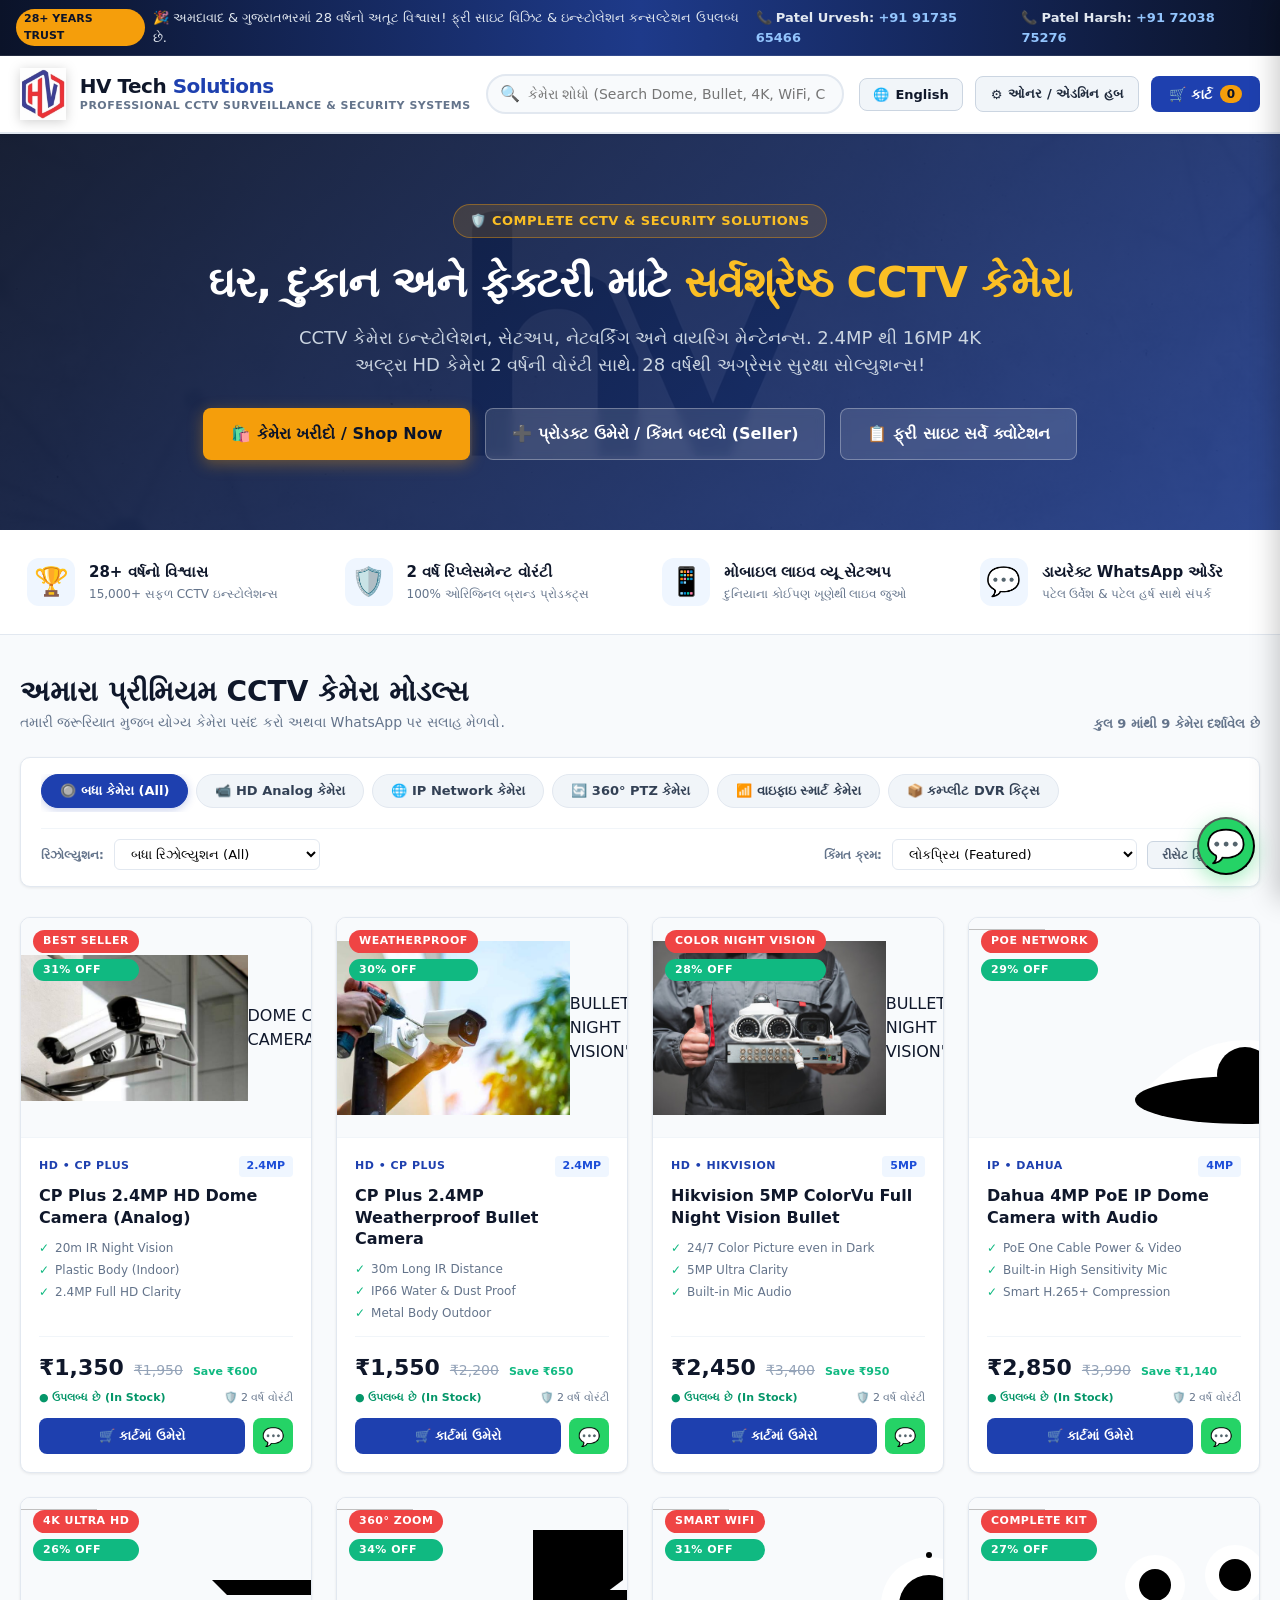
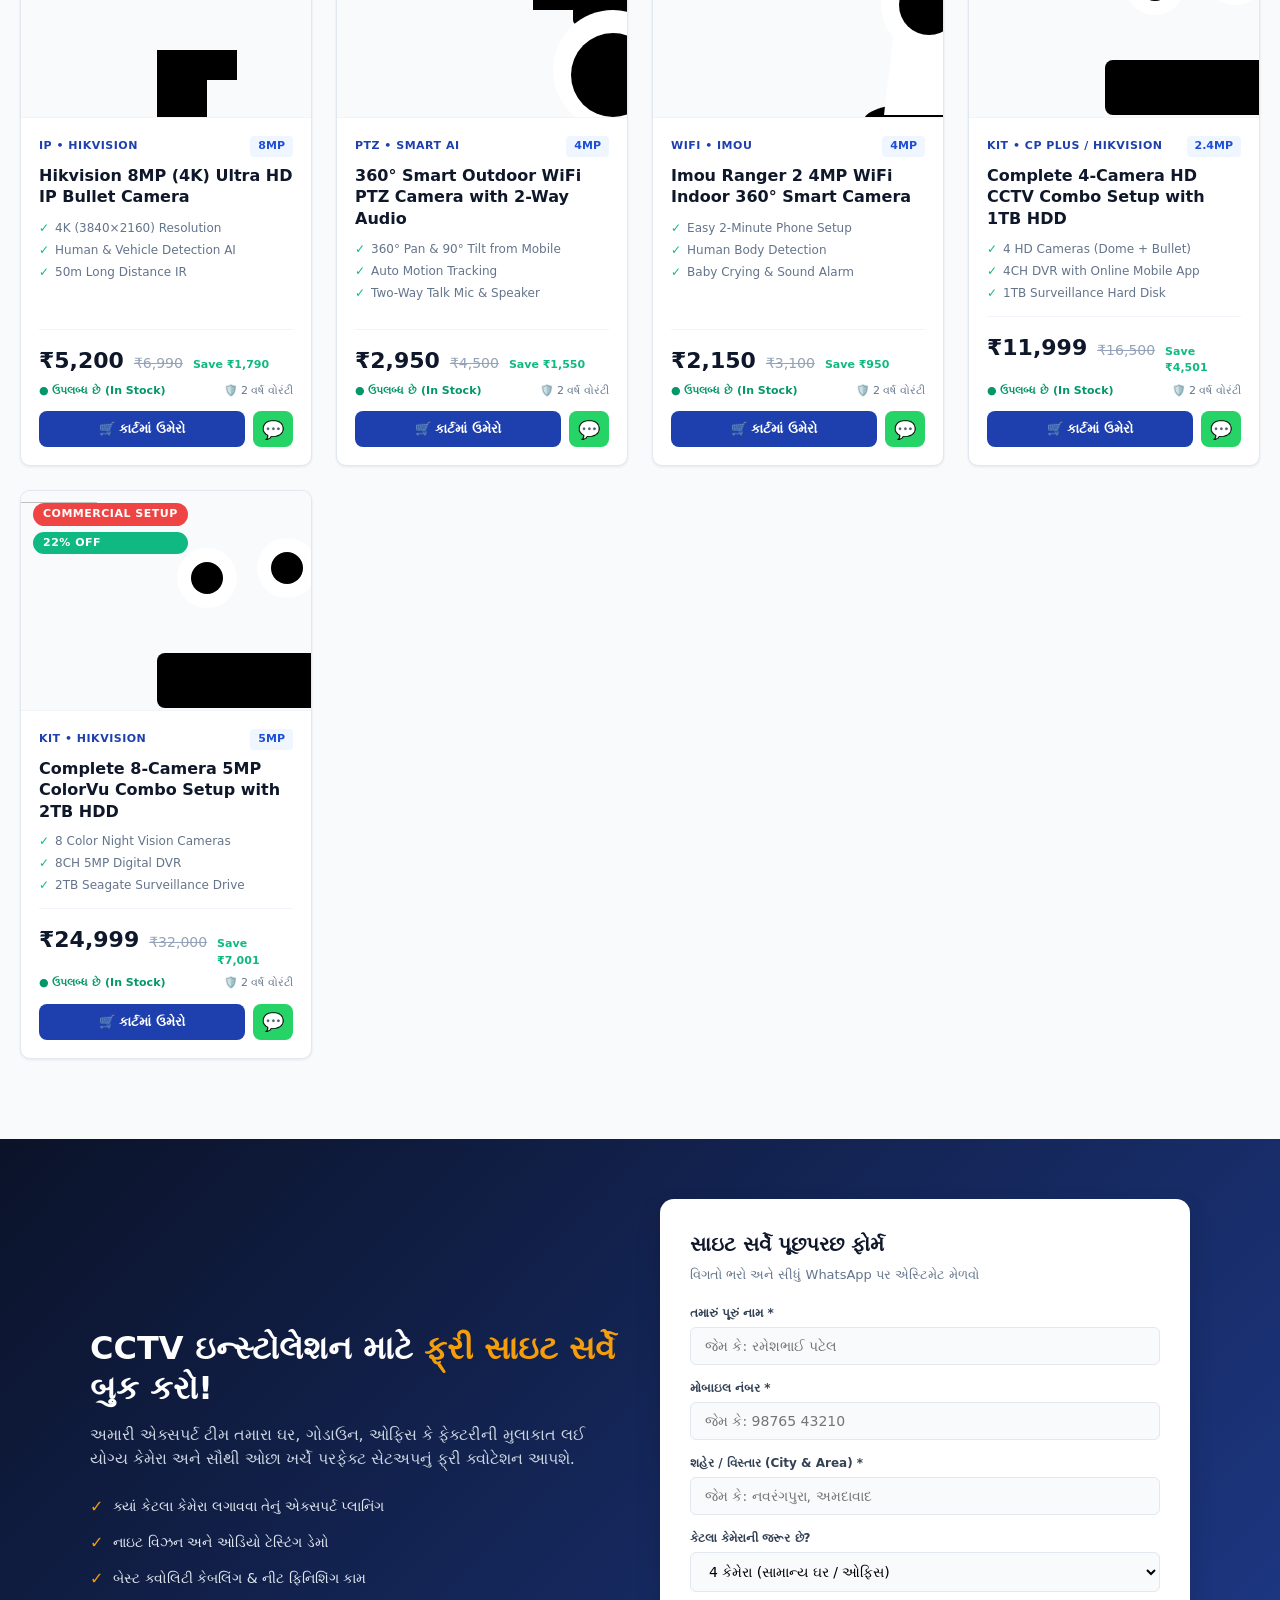
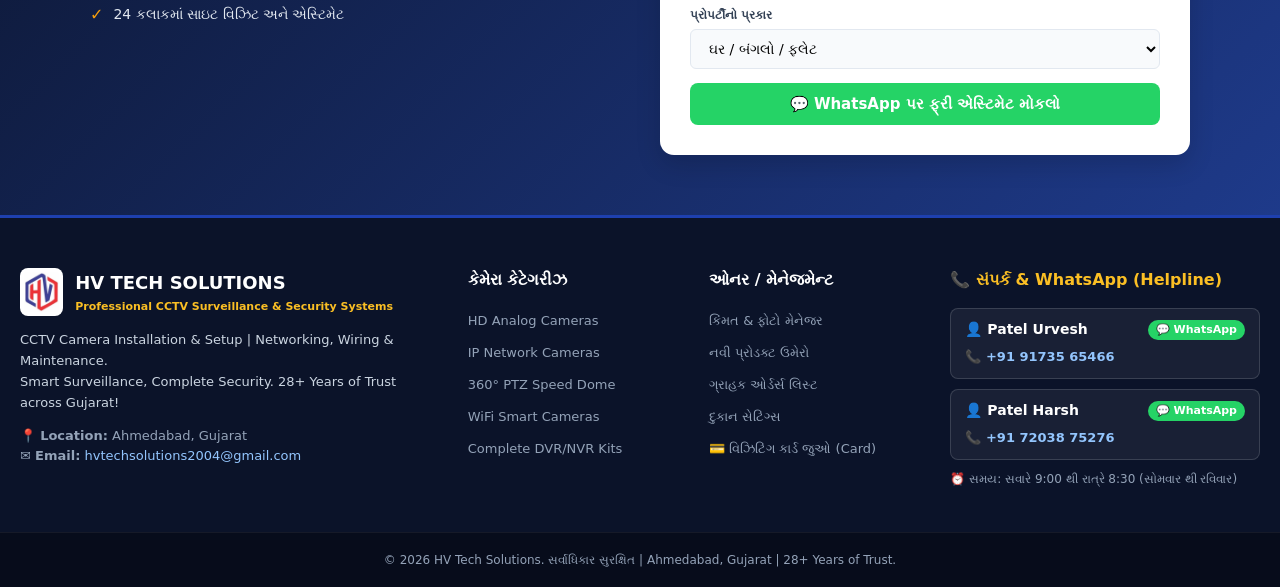
==== index.html @ d51a5d4d "Initial commit" ====
<!DOCTYPE html>
<html lang="gu">
<head>
    <meta charset="UTF-8">
    <meta name="viewport" content="width=device-width, initial-scale=1.0">
    <title>HV Tech Solutions - CCTV Camera Sales & Security Systems</title>
    <meta name="description" content="Complete CCTV Security Solutions in Gujarat. Buy HD, IP, PTZ, WiFi Smart Cameras, DVR Kits with 2 Year Warranty & Installation.">
    <link rel="stylesheet" href="style.css">
    <!-- Google Fonts for crisp Gujarati and English typography -->
    <link rel="preconnect" href="https://fonts.googleapis.com">
    <link rel="preconnect" href="https://fonts.gstatic.com" crossorigin>
    <link href="https://fonts.googleapis.com/css2?family=Plus+Jakarta+Sans:wght@400;500;600;700;800&display=swap" rel="stylesheet">
</head>
<body>

    <!-- 1. Top Announcement Bar -->
    <div class="announcement-bar">
        <div class="announcement-text">
            <span class="badge">28+ YEARS TRUST</span>
            <span id="announcementText" data-i18n="announcement">🎉 અમદાવાદ & ગુજરાતભરમાં 28 વર્ષનો અતૂટ વિશ્વાસ! ફ્રી સાઇટ વિઝિટ & ઇન્સ્ટોલેશન કન્સલ્ટેશન ઉપલબ્ધ છે.</span>
        </div>
        <div class="announcement-contact">
            <span>📞 <b>Patel Urvesh:</b> <a href="tel:+919173565466">+91 91735 65466</a></span>
            <span>📞 <b>Patel Harsh:</b> <a href="tel:+917203875276">+91 72038 75276</a></span>
        </div>
    </div>

    <!-- 2. Main Header -->
    <header class="site-header">
        <div class="header-container">
            <!-- Logo with HV Hexagon Badge from visiting card -->
            <a href="#" class="logo-area" onclick="resetAllFilters()">
                <img src="hv_logo.png" alt="HV Tech Solutions Logo" class="site-logo-img">
                <div class="logo-text">
                    <h1>HV Tech <span>Solutions</span></h1>
                    <p data-i18n="tagline">Professional CCTV Surveillance & Security Systems</p>
                </div>
            </a>

            <!-- Live Search Bar -->
            <div class="header-search">
                <span class="search-icon">🔍</span>
                <input type="text" id="searchInput" placeholder="કેમેરા શોધો (Search Dome, Bullet, 4K, WiFi, CP Plus, Hikvision...)">
                <span class="search-clear" id="searchClearBtn" onclick="clearSearch()">✕</span>
            </div>

            <!-- Header Actions -->
            <div class="header-actions">
                <!-- Language Toggle Button (English <-> ગુજરાતી) -->
                <button class="btn-lang-toggle" id="langToggleBtn" onclick="toggleLanguage()" title="Switch Language / ભાષા બદલો">
                    🌐 <span id="currentLangLabel">English</span>
                </button>

                <!-- Owner Hub / Admin Login Button -->
                <button class="btn-header-admin" id="adminToggleBtn" onclick="toggleAdminMode()" title="Owner / Seller Hub">
                    ⚙️ <span id="adminToggleText">ઓનર / એડમિન હબ</span>
                </button>

                <!-- Cart Button -->
                <button class="btn-header-cart" onclick="openCartDrawer()" title="View Shopping Cart">
                    <span id="cartBtnText">🛒 કાર્ટ</span>
                    <span class="cart-badge" id="cartCountBadge">0</span>
                </button>
            </div>
        </div>
    </header>

    <!-- 3. Admin Live Action Quick Banner (Shows when Admin Mode is ON) -->
    <div class="admin-quick-banner" id="adminQuickBanner">
        <div class="admin-banner-inner">
            <div class="admin-banner-status">
                <span class="status-dot"></span>
                <span><b>એડમિન મોડ ચાલુ છે:</b> તમે અહીંથી લાઈવ નવી પ્રોડક્ટ ઉમેરી શકો છો અને કિંમતો બદલી શકો છો!</span>
            </div>
            <div class="admin-banner-actions">
                <button class="btn-sm-accent" onclick="openOwnerHub('add')">➕ નવી પ્રોડક્ટ ઉમેરો (Add Product)</button>
                <button class="btn-sm-light" onclick="openOwnerHub('manage')">📊 કિંમત બદલો મેનેજર (Manage Prices)</button>
                <button class="btn-sm-light" onclick="resetToDefaultProducts()">🔄 ડિફોલ્ટ રિસેટ (Reset Catalog)</button>
                <button class="btn-sm-light" onclick="toggleAdminMode()">🔒 એડમિન બંધ કરો (Logout)</button>
            </div>
        </div>
    </div>

    <!-- 4. Hero Section -->
    <section class="hero-section">
        <div class="hero-content">
            <div class="hero-pill" data-i18n="hero_pill">🛡️ COMPLETE CCTV & SECURITY SOLUTIONS</div>
            <h2 class="hero-title" data-i18n="hero_title">ઘર, દુકાન અને ફેક્ટરી માટે <span>સર્વશ્રેષ્ઠ CCTV કેમેરા</span></h2>
            <p class="hero-description" data-i18n="hero_desc">
                CCTV કેમેરા ઇન્સ્ટોલેશન, સેટઅપ, નેટવર્કિંગ અને વાયરિંગ મેન્ટેનન્સ. 2.4MP થી 16MP 4K અલ્ટ્રા HD કેમેરા 2 વર્ષની વોરંટી સાથે. 28 વર્ષથી અગ્રેસર સુરક્ષા સોલ્યુશન્સ!
            </p>
            <div class="hero-buttons">
                <a href="#catalog" class="btn-hero-primary" data-i18n="shop_btn">🛍️ કેમેરા ખરીદો / Shop Now</a>
                <button class="btn-hero-secondary" onclick="openOwnerHub('add')" data-i18n="seller_btn">➕ પ્રોડક્ટ ઉમેરો / કિંમત બદલો (Seller)</button>
                <a href="#inquirySection" class="btn-hero-secondary" data-i18n="survey_btn">📋 ફ્રી સાઇટ સર્વે ક્વોટેશન</a>
            </div>
        </div>
    </section>

    <!-- 5. Trust Badges Strip -->
    <section class="trust-strip">
        <div class="trust-grid">
            <div class="trust-item">
                <div class="trust-icon">🏆</div>
                <div class="trust-info">
                    <h4 data-i18n="trust_1_title">28+ વર્ષનો વિશ્વાસ</h4>
                    <p data-i18n="trust_1_desc">15,000+ સફળ CCTV ઇન્સ્ટોલેશન્સ</p>
                </div>
            </div>
            <div class="trust-item">
                <div class="trust-icon">🛡️</div>
                <div class="trust-info">
                    <h4 data-i18n="trust_2_title">2 વર્ષ રિપ્લેસમેન્ટ વોરંટી</h4>
                    <p data-i18n="trust_2_desc">100% ઓરિજિનલ બ્રાન્ડ પ્રોડક્ટ્સ</p>
                </div>
            </div>
            <div class="trust-item">
                <div class="trust-icon">📱</div>
                <div class="trust-info">
                    <h4 data-i18n="trust_3_title">મોબાઇલ લાઇવ વ્યૂ સેટઅપ</h4>
                    <p data-i18n="trust_3_desc">દુનિયાના કોઈપણ ખૂણેથી લાઇવ જુઓ</p>
                </div>
            </div>
            <div class="trust-item">
                <div class="trust-icon">💬</div>
                <div class="trust-info">
                    <h4 data-i18n="trust_4_title">ડાયરેક્ટ WhatsApp ઓર્ડર</h4>
                    <p data-i18n="trust_4_desc">પટેલ ઉર્વેશ & પટેલ હર્ષ સાથે સંપર્ક</p>
                </div>
            </div>
        </div>
    </section>

    <!-- 6. Main Product Catalog Section -->
    <main class="catalog-container" id="catalog">
        <div class="section-title-bar">
            <div>
                <h2 data-i18n="catalog_title">અમારા પ્રીમિયમ CCTV કેમેરા મોડલ્સ</h2>
                <p data-i18n="catalog_desc">તમારી જરૂરિયાત મુજબ યોગ્ય કેમેરા પસંદ કરો અથવા WhatsApp પર સલાહ મેળવો.</p>
            </div>
            <div class="product-count-badge" id="productCountBadge">Loading Cameras...</div>
        </div>

        <!-- Filter Bar -->
        <div class="filter-bar">
            <!-- Category Tabs -->
            <div class="category-tabs">
                <button class="category-tab-btn active" onclick="setCategory('all', this)" data-i18n="tab_all">🔘 બધા કેમેરા (All)</button>
                <button class="category-tab-btn" onclick="setCategory('hd', this)" data-i18n="tab_hd">📹 HD Analog કેમેરા</button>
                <button class="category-tab-btn" onclick="setCategory('ip', this)" data-i18n="tab_ip">🌐 IP Network કેમેરા</button>
                <button class="category-tab-btn" onclick="setCategory('ptz', this)" data-i18n="tab_ptz">🔄 360° PTZ કેમેરા</button>
                <button class="category-tab-btn" onclick="setCategory('wifi', this)" data-i18n="tab_wifi">📶 વાઇફાઇ સ્માર્ટ કેમેરા</button>
                <button class="category-tab-btn" onclick="setCategory('kit', this)" data-i18n="tab_kit">📦 કમ્પ્લીટ DVR કિટ્સ</button>
            </div>

            <!-- Secondary Filters Row -->
            <div class="filter-secondary-row">
                <div class="filter-group">
                    <span class="filter-label" data-i18n="res_label">રિઝોલ્યુશન (Resolution):</span>
                    <select id="filterResolution" class="filter-select">
                        <option value="all">બધા રિઝોલ્યુશન (All)</option>
                        <option value="2.4MP">2.4 Megapixel Full HD</option>
                        <option value="4MP">4 Megapixel 2K</option>
                        <option value="5MP">5 Megapixel Super HD</option>
                        <option value="8MP">8 Megapixel 4K Ultra HD</option>
                    </select>
                </div>

                <div class="filter-group">
                    <span class="filter-label" data-i18n="sort_label">કિંમત ક્રમ (Sort):</span>
                    <select id="filterSort" class="filter-select">
                        <option value="featured">લોકપ્રિય (Featured)</option>
                        <option value="price-low">કિંમત: ઓછી થી વધુ (Low to High)</option>
                        <option value="price-high">કિંમત: વધુ થી ઓછી (High to Low)</option>
                        <option value="resolution">રિઝોલ્યુશન: હાઇ ક્વોલિટી</option>
                    </select>
                    <button class="btn-sm-light" style="background:#f1f5f9; color:#475569; border-color:#cbd5e1;" onclick="resetAllFilters()" data-i18n="reset_filter">રીસેટ ફિલ્ટર</button>
                </div>
            </div>
        </div>

        <!-- Dynamic Product Grid -->
        <div class="product-grid" id="productGrid">
            <!-- Rendered by script.js -->
        </div>
    </main>

    <!-- 7. Free Site Survey & Installation Inquiry Section -->
    <section class="inquiry-section" id="inquirySection">
        <div class="inquiry-inner">
            <div class="inquiry-text">
                <h2 data-i18n="inquiry_title">CCTV ઇન્સ્ટોલેશન માટે <span>ફ્રી સાઇટ સર્વે</span> બુક કરો!</h2>
                <p data-i18n="inquiry_desc">
                    અમારી એક્સપર્ટ ટીમ તમારા ઘર, ગોડાઉન, ઓફિસ કે ફેક્ટરીની મુલાકાત લઈ યોગ્ય કેમેરા અને સૌથી ઓછા ખર્ચે પરફેક્ટ સેટઅપનું ફ્રી ક્વોટેશન આપશે.
                </p>
                <ul class="inquiry-checklist">
                    <li><span>✓</span> ક્યાં કેટલા કેમેરા લગાવવા તેનું એક્સપર્ટ પ્લાનિંગ</li>
                    <li><span>✓</span> નાઇટ વિઝન અને ઓડિયો ટેસ્ટિંગ ડેમો</li>
                    <li><span>✓</span> બેસ્ટ ક્વોલિટી કેબલિંગ & નીટ ફિનિશિંગ કામ</li>
                    <li><span>✓</span> 24 કલાકમાં સાઇટ વિઝિટ અને એસ્ટિમેટ</li>
                </ul>
            </div>

            <!-- Inquiry Form -->
            <div class="inquiry-form-card">
                <h3>સાઇટ સર્વે પૂછપરછ ફોર્મ</h3>
                <p>વિગતો ભરો અને સીધું WhatsApp પર એસ્ટિમેટ મેળવો</p>
                <form id="surveyForm" onsubmit="submitSiteSurvey(event)">
                    <div class="form-group">
                        <label>તમારું પૂરું નામ *</label>
                        <input type="text" id="surveyName" class="form-control" placeholder="જેમ કે: રમેશભાઈ પટેલ" required>
                    </div>
                    <div class="form-group">
                        <label>મોબાઇલ નંબર *</label>
                        <input type="tel" id="surveyPhone" class="form-control" placeholder="જેમ કે: 98765 43210" required>
                    </div>
                    <div class="form-group">
                        <label>શહેર / વિસ્તાર (City & Area) *</label>
                        <input type="text" id="surveyLocation" class="form-control" placeholder="જેમ કે: નવરંગપુરા, અમદાવાદ" required>
                    </div>
                    <div class="form-group">
                        <label>કેટલા કેમેરાની જરૂર છે?</label>
                        <select id="surveyCameras" class="form-control">
                            <option value="2 Cameras (નાની દુકાન / ઘર)">2 કેમેરા (નાની દુકાન / ઘર)</option>
                            <option value="4 Cameras (સામાન્ય ઘર / ઓફિસ)" selected>4 કેમેરા (સામાન્ય ઘર / ઓફિસ)</option>
                            <option value="8 Cameras (શોરૂમ / મોટું મકાન)">8 કેમેરા (શોરૂમ / મોટું મકાન)</option>
                            <option value="16+ Cameras (ગોડાઉન / ફેક્ટરી)">16+ કેમેરા (ગોડાઉન / ફેક્ટરી)</option>
                        </select>
                    </div>
                    <div class="form-group">
                        <label>પ્રોપર્ટીનો પ્રકાર</label>
                        <select id="surveyProperty" class="form-control">
                            <option value="Home / Flat">ઘર / બંગલો / ફ્લેટ</option>
                            <option value="Shop / Showroom">દુકાન / શોરૂમ</option>
                            <option value="Office / Building">ઓફિસ / કોમર્શિયલ</option>
                            <option value="Factory / Godown">ફેક્ટરી / ગોડાઉન</option>
                            <option value="Farmhouse">ફાર્મહાઉસ / ખુલ્લી જગ્યા</option>
                        </select>
                    </div>
                    <button type="submit" class="btn-submit-inquiry">
                        💬 WhatsApp પર ફ્રી એસ્ટિમેટ મોકલો
                    </button>
                </form>
            </div>
        </div>
    </section>

    <!-- 8. Footer -->
    <footer class="site-footer">
        <div class="footer-top">
            <!-- Company Info & Logo -->
            <div class="footer-col">
                <div style="display:flex; align-items:center; gap:12px; margin-bottom:14px;">
                    <img src="hv_logo.png" alt="HV Logo" style="height:48px; width:auto; background:white; padding:4px; border-radius:8px;">
                    <div>
                        <h3 style="margin-bottom:2px; font-size:18px;">HV TECH SOLUTIONS</h3>
                        <p style="margin:0; font-size:11px; color:#fbbf24; font-weight:bold;">Professional CCTV Surveillance & Security Systems</p>
                    </div>
                </div>
                <p style="font-size:13px; color:#cbd5e1; line-height:1.6;">
                    CCTV Camera Installation & Setup | Networking, Wiring & Maintenance.<br>
                    Smart Surveillance, Complete Security. 28+ Years of Trust across Gujarat!
                </p>
                <p style="font-size:13px; color:#94a3b8; margin-top:8px;">
                    📍 <b>Location:</b> Ahmedabad, Gujarat<br>
                    ✉️ <b>Email:</b> <a href="mailto:hvtechsolutions2004@gmail.com" style="color:#93c5fd; text-decoration:none;">hvtechsolutions2004@gmail.com</a>
                </p>
            </div>

            <!-- Categories -->
            <div class="footer-col">
                <h3 data-i18n="footer_cat_title">કેમેરા કેટેગરીઝ</h3>
                <ul class="footer-links">
                    <li><a href="#catalog" onclick="setCategory('hd')">HD Analog Cameras</a></li>
                    <li><a href="#catalog" onclick="setCategory('ip')">IP Network Cameras</a></li>
                    <li><a href="#catalog" onclick="setCategory('ptz')">360° PTZ Speed Dome</a></li>
                    <li><a href="#catalog" onclick="setCategory('wifi')">WiFi Smart Cameras</a></li>
                    <li><a href="#catalog" onclick="setCategory('kit')">Complete DVR/NVR Kits</a></li>
                </ul>
            </div>

            <!-- Owner & Quick Management Links -->
            <div class="footer-col">
                <h3 data-i18n="footer_admin_title">ઓનર / મેનેજમેન્ટ</h3>
                <ul class="footer-links">
                    <li><a href="#" onclick="openOwnerHub('manage')">કિંમત & ફોટો મેનેજર</a></li>
                    <li><a href="#" onclick="openOwnerHub('add')">નવી પ્રોડક્ટ ઉમેરો</a></li>
                    <li><a href="#" onclick="openOwnerHub('orders')">ગ્રાહક ઓર્ડર્સ લિસ્ટ</a></li>
                    <li><a href="#" onclick="openOwnerHub('settings')">દુકાન સેટિંગ્સ</a></li>
                    <li><a href="#" onclick="openVisitingCardModal()">💳 વિઝિટિંગ કાર્ડ જુઓ (Card)</a></li>
                </ul>
            </div>

            <!-- Direct Contact: Patel Urvesh & Patel Harsh -->
            <div class="footer-col">
                <h3 style="color:#fbbf24;">📞 સંપર્ક & WhatsApp (Helpline)</h3>
                
                <!-- Patel Urvesh Card -->
                <div class="footer-contact-card">
                    <div class="footer-contact-name">
                        <span>👤 Patel Urvesh</span>
                        <a href="https://wa.me/919173565466?text=Hello%20Patel%20Urvesh%2C%20I%20need%20information%20about%20CCTV%20Cameras" target="_blank" class="footer-wa-badge">
                            💬 WhatsApp
                        </a>
                    </div>
                    <div>
                        <a href="tel:+919173565466" class="footer-contact-phone">
                            📞 +91 91735 65466
                        </a>
                    </div>
                </div>

                <!-- Patel Harsh Card -->
                <div class="footer-contact-card">
                    <div class="footer-contact-name">
                        <span>👤 Patel Harsh</span>
                        <a href="https://wa.me/917203875276?text=Hello%20Patel%20Harsh%2C%20I%20need%20information%20about%20CCTV%20Cameras" target="_blank" class="footer-wa-badge">
                            💬 WhatsApp
                        </a>
                    </div>
                    <div>
                        <a href="tel:+917203875276" class="footer-contact-phone">
                            📞 +91 72038 75276
                        </a>
                    </div>
                </div>

                <p style="font-size:12px; color:#94a3b8; margin-top:8px;">
                    ⏰ સમય: સવારે 9:00 થી રાત્રે 8:30 (સોમવાર થી રવિવાર)
                </p>
            </div>
        </div>
        <div class="footer-bottom">
            <p>&copy; 2026 HV Tech Solutions. સર્વાધિકાર સુરક્ષિત | Ahmedabad, Gujarat | 28+ Years of Trust.</p>
        </div>
    </footer>

    <!-- ------------------------------------------------------------- -->
    <!-- MODALS AND DRAWERS                                            -->
    <!-- ------------------------------------------------------------- -->

    <!-- Shopping Cart Slide-over Drawer -->
    <div class="cart-drawer" id="cartDrawer">
        <div class="cart-drawer-header">
            <h3>🛒 શોપિંગ કાર્ટ (Shopping Cart)</h3>
            <button class="modal-close-btn" onclick="closeCartDrawer()">✕</button>
        </div>
        <div class="cart-items-scroll" id="cartItemsContainer">
            <!-- Rendered by script.js -->
        </div>
        <div class="cart-drawer-footer">
            <div class="cart-summary-line">
                <span>સબટોટલ (Subtotal):</span>
                <span id="cartSubtotal">₹0</span>
            </div>
            <div class="cart-summary-line">
                <span>ડિલિવરી / પેકિંગ:</span>
                <span style="color:#10b981; font-weight:bold;">ફ્રી (FREE)</span>
            </div>
            <div class="cart-summary-line total-line">
                <span>કુલ રકમ (Total):</span>
                <span id="cartGrandTotal">₹0</span>
            </div>
            <button class="btn-checkout-wa" onclick="proceedToCheckout()">
                💬 આગળ વધો / ઓર્ડર વિગતો ભરો
            </button>
        </div>
    </div>

    <!-- Checkout Details Modal -->
    <div class="modal-overlay" id="checkoutModal">
        <div class="modal-window">
            <div class="modal-header">
                <h3>📋 ગ્રાહકની વિગત અને ડિલિવરી સરનામું</h3>
                <button class="modal-close-btn" onclick="closeCheckoutModal()">✕</button>
            </div>
            <div class="modal-body">
                <form id="checkoutForm" onsubmit="submitWhatsAppOrder(event)">
                    <div class="form-group">
                        <label>તમારું પૂરું નામ *</label>
                        <input type="text" id="custName" class="form-control" placeholder="જેમ કે: દિલીપભાઈ શાહ" required>
                    </div>
                    <div class="form-group">
                        <label>મોબાઇલ / WhatsApp નંબર *</label>
                        <input type="tel" id="custPhone" class="form-control" placeholder="જેમ કે: 98250 12345" required>
                    </div>
                    <div class="form-group">
                        <label>ડિલિવરી સરનામું (શેરી, વિસ્તાર, શહેર, પિનકોડ) *</label>
                        <textarea id="custAddress" class="form-control" rows="3" placeholder="તમારું પૂરું સરનામું લખો" required></textarea>
                    </div>
                    <div class="form-group">
                        <label>ઇન્સ્ટોલેશન ફિટિંગ જોઈએ છે?</label>
                        <select id="custInstall" class="form-control">
                            <option value="Yes (હા, ટેકનિશિયન મોકલો)">હા, ટેકનિશિયન મોકલો (Installation Required)</option>
                            <option value="No (ના, માત્ર કેમેરા ડિલિવરી)">ના, માત્ર કેમેરા ડિલિવરી (Self Fit)</option>
                        </select>
                    </div>
                    <div class="form-group">
                        <label>પેમેન્ટ પસંદગી</label>
                        <select id="custPayment" class="form-control">
                            <option value="Cash on Delivery (કેશ ઓન ડિલિવરી)">કેશ ઓન ડિલિવરી (Cash on Delivery)</option>
                            <option value="UPI / GPay / PhonePe ઓનલાઇન">UPI / GPay / PhonePe ઓનલાઇન</option>
                            <option value="ઇન્સ્ટોલેશન પછી પેમેન્ટ">ઇન્સ્ટોલેશન પૂર્ણ થયા પછી પેમેન્ટ</option>
                        </select>
                    </div>
                    <div class="form-group">
                        <label>ઓર્ડર કોને મોકલવો? (Send Order to) *</label>
                        <select id="checkoutRecipient" class="form-control">
                            <option value="9173565466" selected>Patel Urvesh (+91 91735 65466)</option>
                            <option value="7203875276">Patel Harsh (+91 72038 75276)</option>
                        </select>
                    </div>
                    <button type="submit" class="btn-checkout-wa" style="width:100%; margin-top:15px;">
                        📲 WhatsApp પર ઓર્ડર કન્ફર્મ કરો
                    </button>
                </form>
            </div>
        </div>
    </div>

    <!-- Quick Price & Photo Edit Modal -->
    <div class="modal-overlay" id="quickPriceModal">
        <div class="modal-window">
            <div class="modal-header">
                <h3>✏️ કેમેરા ફોટો & કિંમત બદલો (Change Photo & Price)</h3>
                <button class="modal-close-btn" onclick="closeQuickPriceModal()">✕</button>
            </div>
            <div class="modal-body">
                <!-- Photo Change Section -->
                <div class="edit-photo-section">
                    <label style="font-size:12px; font-weight:bold; color:#0f172a; display:block; margin-bottom:8px;">
                        📷 વર્તમાન ફોટો અને નવો ફોટો પ્રીવ્યૂ (Current & New Photo Preview):
                    </label>
                    <div class="edit-photo-preview-wrap">
                        <img id="quickEditImgPreview" src="" alt="Camera Preview">
                    </div>

                    <!-- File Upload Input -->
                    <div style="margin-bottom:10px;">
                        <label style="font-size:11px; font-weight:bold; color:#1e40af; display:block; margin-bottom:4px;">
                            📁 કમ્પ્યુટર / મોબાઈલમાંથી નવો ફોટો અપલોડ કરો:
                        </label>
                        <input type="file" id="quickEditFile" accept="image/*" class="form-control" style="font-size:12px; padding:6px;">
                    </div>

                    <!-- Preset Options -->
                    <div>
                        <label style="font-size:11px; font-weight:bold; color:#475569; display:block; margin-bottom:4px;">
                            અથવા રેડીમેડ CCTV ફોટોમાંથી સિલેક્ટ કરો:
                        </label>
                        <div class="edit-preset-picker">
                            <div class="edit-preset-item" onclick="selectQuickEditPreset('dome', this)">
                                <img src="data:image/svg+xml;utf8,<svg xmlns='http://www.w3.org/2000/svg' viewBox='0 0 100 80'><ellipse cx='50' cy='50' rx='35' ry='12' fill='%23cbd5e1'/><circle cx='50' cy='40' r='20' fill='%231e293b'/></svg>" alt="Dome">
                                <span>Dome</span>
                            </div>
                            <div class="edit-preset-item" onclick="selectQuickEditPreset('bullet', this)">
                                <img src="data:image/svg+xml;utf8,<svg xmlns='http://www.w3.org/2000/svg' viewBox='0 0 100 80'><rect x='20' y='25' width='50' height='25' rx='4' fill='%23475569'/><circle cx='70' cy='37' r='10' fill='%231e293b'/></svg>" alt="Bullet">
                                <span>Bullet</span>
                            </div>
                            <div class="edit-preset-item" onclick="selectQuickEditPreset('ptz', this)">
                                <img src="data:image/svg+xml;utf8,<svg xmlns='http://www.w3.org/2000/svg' viewBox='0 0 100 80'><circle cx='50' cy='45' r='22' fill='%233b82f6'/></svg>" alt="PTZ">
                                <span>360° PTZ</span>
                            </div>
                            <div class="edit-preset-item" onclick="selectQuickEditPreset('wifi', this)">
                                <img src="data:image/svg+xml;utf8,<svg xmlns='http://www.w3.org/2000/svg' viewBox='0 0 100 80'><circle cx='50' cy='35' r='16' fill='%231e293b'/><rect x='40' y='50' width='20' height='20' rx='4' fill='%23cbd5e1'/></svg>" alt="WiFi">
                                <span>WiFi</span>
                            </div>
                            <div class="edit-preset-item" onclick="selectQuickEditPreset('kit', this)">
                                <img src="data:image/svg+xml;utf8,<svg xmlns='http://www.w3.org/2000/svg' viewBox='0 0 100 80'><rect x='15' y='45' width='70' height='20' rx='3' fill='%231e293b'/><circle cx='35' cy='25' r='12' fill='%23475569'/></svg>" alt="Kit">
                                <span>DVR Kit</span>
                            </div>
                            <div class="edit-preset-item" onclick="selectQuickEditPreset('local_dome', this)">
                                <img src="images.jpeg" alt="HD Dome" onerror="this.src='data:image/svg+xml;utf8,<svg xmlns=\'http://www.w3.org/2000/svg\' viewBox=\'0 0 100 80\'><circle cx=\'50\' cy=\'40\' r=\'20\' fill=\'%231e293b\'/></svg>'">
                                <span>HD Dome</span>
                            </div>
                            <div class="edit-preset-item" onclick="selectQuickEditPreset('local_bullet', this)">
                                <img src="images (1).jpeg" alt="HD Bullet" onerror="this.src='data:image/svg+xml;utf8,<svg xmlns=\'http://www.w3.org/2000/svg\' viewBox=\'0 0 100 80\'><rect x=\'20\' y=\'25\' width=\'50\' height=\'25\' rx=\'4\' fill=\'%23475569\'/></svg>'">
                                <span>HD Bullet</span>
                            </div>
                            <div class="edit-preset-item" onclick="selectQuickEditPreset('local_colorvu', this)">
                                <img src="360_F_364144944_uClLSdb4fBolXsPw842K2FvRGMuYL9D5.jpg" alt="ColorVu" onerror="this.src='data:image/svg+xml;utf8,<svg xmlns=\'http://www.w3.org/2000/svg\' viewBox=\'0 0 100 80\'><rect x=\'20\' y=\'25\' width=\'50\' height=\'25\' rx=\'4\' fill=\'%232563eb\'/></svg>'">
                                <span>ColorVu</span>
                            </div>
                        </div>
                    </div>

                    <!-- URL input -->
                    <div style="margin-top:10px;">
                        <label style="font-size:11px; font-weight:bold; color:#475569; display:block; margin-bottom:4px;">
                            અથવા ફોટો URL / લિંક લખો:
                        </label>
                        <input type="url" id="quickEditImageUrl" class="form-control" placeholder="https://..." style="font-size:12px; padding:6px;" oninput="onQuickEditUrlInput(this.value)">
                    </div>
                </div>

                <div class="form-group">
                    <label>કેમેરાનું નામ (Camera Title) *</label>
                    <input type="text" id="quickEditNameInput" class="form-control" placeholder="Camera Name" required>
                </div>
                <div class="form-group">
                    <label>નવી વેચાણ કિંમત (New Selling Price ₹) *</label>
                    <input type="number" id="quickEditPrice" class="form-control" placeholder="e.g. 1500" required>
                </div>
                <div class="form-group">
                    <label>મૂળ MRP (Original MRP ₹ - ડિસ્કાઉન્ટ દર્શાવવા)</label>
                    <input type="number" id="quickEditMrp" class="form-control" placeholder="e.g. 2200">
                </div>
                <div class="form-group">
                    <label>સ્ટોક સ્થિતિ (Stock Status)</label>
                    <select id="quickEditStock" class="form-control">
                        <option value="true">● ઉપલબ્ધ છે (In Stock)</option>
                        <option value="false">○ આઉટ ઓફ સ્ટોક (Out of Stock)</option>
                    </select>
                </div>
            </div>
            <div class="modal-footer">
                <button class="btn-sm-light" style="color:#333; background:#e2e8f0;" onclick="closeQuickPriceModal()">રદ કરો (Cancel)</button>
                <button class="btn-hero-primary" style="padding:10px 20px; font-size:14px;" onclick="saveQuickPriceChanges()">
                    💾 ફોટો અને કિંમત સેવ કરો (Save Live)
                </button>
            </div>
        </div>
    </div>

    <!-- Product Details / Quick View Modal -->
    <div class="modal-overlay" id="productDetailModal">
        <div class="modal-window large">
            <div class="modal-header">
                <h3 id="detailModalTitle">CCTV Camera Details</h3>
                <button class="modal-close-btn" onclick="closeProductDetails()">✕</button>
            </div>
            <div class="modal-body">
                <div style="display:grid; grid-template-columns: repeat(auto-fit, minmax(280px, 1fr)); gap:25px; align-items:start;">
                    <div style="background:#f8fafc; border:1px solid #e2e8f0; border-radius:10px; padding:20px; text-align:center;">
                        <img id="detailModalImg" src="" alt="Camera" style="max-width:100%; height:240px; object-fit:contain;">
                    </div>
                    <div>
                        <span id="detailModalCategory" style="font-size:12px; font-weight:bold; color:#1e40af; text-transform:uppercase;"></span>
                        <div style="display:flex; align-items:baseline; gap:12px; margin:10px 0;">
                            <span id="detailModalPrice" style="font-size:26px; font-weight:800; color:#0f172a;"></span>
                            <span id="detailModalMrp" style="font-size:16px; color:#94a3b8; text-decoration:line-through;"></span>
                            <span id="detailModalDiscount" style="font-size:12px; font-weight:bold; color:#10b981; background:#ecfdf5; padding:2px 8px; border-radius:20px;"></span>
                        </div>
                        <p id="detailModalDesc" style="font-size:14px; color:#475569; margin-bottom:15px; line-height:1.5;"></p>
                        <h4 style="font-size:13px; font-weight:bold; color:#0f172a; margin-bottom:8px;">મુખ્ય ફીચર્સ & સ્પેસિફિકેશન:</h4>
                        <ul id="detailModalFeatures" style="list-style:none; font-size:13px; color:#334155; display:flex; flex-direction:column; gap:6px; margin-bottom:20px;"></ul>
                        <div style="display:flex; gap:10px; flex-wrap:wrap;">
                            <button id="detailModalAddCart" class="btn-hero-primary" style="padding:10px 22px; font-size:14px;">🛒 કાર્ટમાં ઉમેરો</button>
                            <button id="detailModalWa" class="btn-submit-inquiry" style="width:auto; padding:10px 20px; font-size:14px;">💬 WhatsApp પર પૂછપરછ</button>
                        </div>
                    </div>
                </div>
            </div>
        </div>
    </div>

    <!-- Owner / Admin Hub Modal -->
    <div class="modal-overlay" id="ownerHubModal">
        <div class="modal-window large">
            <div class="modal-header">
                <h3>⚙️ ઓનર કંટ્રોલ હબ (Owner Hub & Inventory Manager)</h3>
                <button class="modal-close-btn" onclick="closeOwnerHub()">✕</button>
            </div>
            <div class="modal-body">
                <!-- Tabs Navigation -->
                <div class="admin-tab-nav">
                    <button class="admin-tab-btn active" id="tabBtn-manage" onclick="switchAdminTab('manage')">📊 કિંમત બદલો મેનેજર (Manage Prices)</button>
                    <button class="admin-tab-btn" id="tabBtn-add" onclick="switchAdminTab('add')">➕ નવી પ્રોડક્ટ ઉમેરો (Add Camera)</button>
                    <button class="admin-tab-btn" id="tabBtn-orders" onclick="switchAdminTab('orders')">📦 ગ્રાહક ઓર્ડર્સ (Live Orders)</button>
                    <button class="admin-tab-btn" id="tabBtn-settings" onclick="switchAdminTab('settings')">⚙️ દુકાન સેટિંગ્સ (Shop Settings)</button>
                </div>

                <!-- Tab 1: Manage Products & Inline Price Change -->
                <div class="admin-tab-content active" id="tabContent-manage">
                    <div style="display:flex; justify-content:space-between; align-items:center; flex-wrap:wrap; gap:10px; margin-bottom:10px;">
                        <span style="font-size:13px; color:#475569;">
                            💡 <b>ટીપ:</b> ટેબલમાં સીધી કિંમત લખીને એન્ટર દબાવો અથવા બહાર ક્લિક કરો, કિંમત તરત જ લાઈવ બદલાઈ જશે!
                        </span>
                        <div style="display:flex; gap:8px;">
                            <button class="btn-sm-accent" onclick="switchAdminTab('add')">➕ નવી પ્રોડક્ટ ઉમેરો</button>
                            <button class="btn-sm-light" style="background:#f1f5f9; color:#333; border-color:#ccc;" onclick="resetToDefaultProducts()">🔄 ડિફોલ્ટ રિસેટ</button>
                        </div>
                    </div>

                    <div class="admin-table-wrap">
                        <table class="admin-table">
                            <thead>
                                <tr>
                                    <th>#</th>
                                    <th>ફોટો</th>
                                    <th>કેમેરા નામ & વિગત</th>
                                    <th>લાઈવ કિંમત (₹)</th>
                                    <th>MRP (₹)</th>
                                    <th>સ્ટોક</th>
                                    <th>ક્રિયા (Action)</th>
                                </tr>
                            </thead>
                            <tbody id="adminProductsTbody">
                                <!-- Rendered dynamically -->
                            </tbody>
                        </table>
                    </div>
                </div>

                <!-- Tab 2: Add New Product -->
                <div class="admin-tab-content" id="tabContent-add">
                    <form id="addProductForm" onsubmit="handleAddNewProduct(event)">
                        <div style="display:grid; grid-template-columns: repeat(auto-fit, minmax(220px, 1fr)); gap:15px;">
                            <div class="form-group" style="grid-column: 1 / -1;">
                                <label>કેમેરા / પ્રોડક્ટનું નામ *</label>
                                <input type="text" id="newProdName" class="form-control" placeholder="જેમ કે: CP Plus 4MP Smart Color Bullet Camera" required>
                            </div>
                            <div class="form-group">
                                <label>કેટેગરી (Category) *</label>
                                <select id="newProdCategory" class="form-control" required>
                                    <option value="hd">HD Analog Camera</option>
                                    <option value="ip">IP Network Camera</option>
                                    <option value="ptz">360° PTZ Camera</option>
                                    <option value="wifi">WiFi Smart Camera</option>
                                    <option value="kit">Complete DVR/NVR Combo Kit</option>
                                </select>
                            </div>
                            <div class="form-group">
                                <label>રિઝોલ્યુશન (Resolution) *</label>
                                <select id="newProdResolution" class="form-control" required>
                                    <option value="2.4MP">2.4 Megapixel Full HD</option>
                                    <option value="4MP">4 Megapixel 2K</option>
                                    <option value="5MP">5 Megapixel Super HD</option>
                                    <option value="8MP">8 Megapixel 4K Ultra HD</option>
                                    <option value="16MP">16 Megapixel Special</option>
                                </select>
                            </div>
                            <div class="form-group">
                                <label>બ્રાન્ડ (Brand)</label>
                                <input type="text" id="newProdBrand" class="form-control" placeholder="જેમ કે: CP Plus, Hikvision, Dahua">
                            </div>
                            <div class="form-group">
                                <label>વેચાણ કિંમત (Selling Price ₹) *</label>
                                <input type="number" id="newProdPrice" class="form-control" placeholder="e.g. 1800" required>
                            </div>
                            <div class="form-group">
                                <label>મૂળ MRP (Original MRP ₹)</label>
                                <input type="number" id="newProdMrp" class="form-control" placeholder="e.g. 2500">
                            </div>
                            <div class="form-group">
                                <label>સ્ટોક સ્થિતિ</label>
                                <select id="newProdStock" class="form-control">
                                    <option value="true">● ઉપલબ્ધ છે (In Stock)</option>
                                    <option value="false">○ આઉટ ઓફ સ્ટોક (Out of Stock)</option>
                                </select>
                            </div>
                        </div>

                        <!-- Image Selection Options -->
                        <div class="form-group" style="margin-top:15px;">
                            <label>કેમેરા ફોટો પસંદ કરો (Choose Camera Photo):</label>
                            <p style="font-size:12px; color:#64748b; margin-bottom:8px;">
                                નીચે આપેલા રેડીમેડ આઇકોન્સમાંથી પસંદ કરો અથવા મોબાઇલ/કમ્પ્યુટરમાંથી તમારો પોતાનો ફોટો અપલોડ કરો:
                            </p>
                            <div class="preset-images-picker">
                                <div class="preset-img-option selected" data-preset="dome">
                                    <img src="data:image/svg+xml;utf8,<svg xmlns='http://www.w3.org/2000/svg' viewBox='0 0 100 80'><ellipse cx='50' cy='50' rx='35' ry='12' fill='%23cbd5e1'/><circle cx='50' cy='40' r='20' fill='%231e293b'/></svg>" alt="Dome">
                                    <span>Dome Model</span>
                                </div>
                                <div class="preset-img-option" data-preset="bullet">
                                    <img src="data:image/svg+xml;utf8,<svg xmlns='http://www.w3.org/2000/svg' viewBox='0 0 100 80'><rect x='20' y='25' width='50' height='25' rx='4' fill='%23475569'/><circle cx='70' cy='37' r='10' fill='%231e293b'/></svg>" alt="Bullet">
                                    <span>Bullet Model</span>
                                </div>
                                <div class="preset-img-option" data-preset="ptz">
                                    <img src="data:image/svg+xml;utf8,<svg xmlns='http://www.w3.org/2000/svg' viewBox='0 0 100 80'><circle cx='50' cy='45' r='22' fill='%233b82f6'/></svg>" alt="PTZ">
                                    <span>360° PTZ</span>
                                </div>
                                <div class="preset-img-option" data-preset="wifi">
                                    <img src="data:image/svg+xml;utf8,<svg xmlns='http://www.w3.org/2000/svg' viewBox='0 0 100 80'><circle cx='50' cy='35' r='16' fill='%231e293b'/><rect x='40' y='50' width='20' height='20' rx='4' fill='%23cbd5e1'/></svg>" alt="WiFi">
                                    <span>WiFi Smart</span>
                                </div>
                                <div class="preset-img-option" data-preset="kit">
                                    <img src="data:image/svg+xml;utf8,<svg xmlns='http://www.w3.org/2000/svg' viewBox='0 0 100 80'><rect x='15' y='45' width='70' height='20' rx='3' fill='%231e293b'/><circle cx='35' cy='25' r='12' fill='%23475569'/></svg>" alt="Kit">
                                    <span>DVR Kit</span>
                                </div>
                            </div>

                            <div style="display:grid; grid-template-columns: 1fr 1fr; gap:12px; margin-top:10px;">
                                <div>
                                    <label style="font-size:11px;">અથવા કમ્પ્યુટર/મોબાઇલમાંથી ફોટો અપલોડ કરો:</label>
                                    <input type="file" id="newProductFile" accept="image/*" class="form-control">
                                </div>
                                <div>
                                    <label style="font-size:11px;">અથવા ફોટો લિંક (Image URL) લખો:</label>
                                    <input type="url" id="newProdImageUrl" class="form-control" placeholder="https://...">
                                </div>
                            </div>
                            <img id="newProductImgPreview" src="" alt="Preview" style="display:none; width:80px; height:80px; object-fit:contain; margin-top:10px; border:1px solid #ddd; border-radius:6px; padding:4px;">
                        </div>

                        <div class="form-group">
                            <label>મુખ્ય ફીચર્સ (અલ્પવિરામથી અલગ કરો - Comma separated)</label>
                            <input type="text" id="newProdFeatures" class="form-control" placeholder="Color Night Vision, IP67 Waterproof, Inbuilt Mic, Mobile View">
                        </div>

                        <div class="form-group">
                            <label>સંપૂર્ણ વર્ણન (Description)</label>
                            <textarea id="newProdDesc" class="form-control" rows="2" placeholder="પ્રોડક્ટ વિશે વધારાની વિગત..."></textarea>
                        </div>

                        <button type="submit" class="btn-hero-primary" style="width:100%; justify-content:center; padding:12px;">
                            ➕ વેબસાઇટ પર લાઈવ ઉમેરો (Add to Live Store)
                        </button>
                    </form>
                </div>

                <!-- Tab 3: Customer Live Orders -->
                <div class="admin-tab-content" id="tabContent-orders">
                    <div style="display:flex; justify-content:space-between; align-items:center; margin-bottom:12px;">
                        <h4 style="color:#0f172a;">ગ્રાહકો દ્વારા મળેલા લાઈવ ઓર્ડર્સ</h4>
                        <span style="font-size:12px; color:#64748b;">(WhatsApp પર મોકલેલા ઓર્ડર્સ અહીં નોંધાય છે)</span>
                    </div>
                    <div id="adminOrdersList">
                        <!-- Loaded dynamically -->
                    </div>
                </div>

                <!-- Tab 4: Shop & WhatsApp Settings -->
                <div class="admin-tab-content" id="tabContent-settings">
                    <form onsubmit="handleSaveSettings(event)" style="max-width:550px;">
                        <div class="form-group">
                            <label>તમારો WhatsApp નંબર (દેશના કોડ સાથે - જેમ કે 919876543210) *</label>
                            <input type="text" id="settingPhone" class="form-control" placeholder="919876543210" required>
                            <small style="color:#64748b;">ગ્રાહકોના બધા ઓર્ડર અને પૂછપરછ આ નંબર પર આવશે.</small>
                        </div>
                        <div class="form-group">
                            <label>દુકાન / બિઝનેસનું નામ</label>
                            <input type="text" id="settingShopName" class="form-control" placeholder="HV Tech Solutions">
                        </div>
                        <div class="form-group">
                            <label>શહેર અને રાજ્ય</label>
                            <input type="text" id="settingCity" class="form-control" placeholder="Ahmedabad, Gujarat">
                        </div>
                        <div class="form-group">
                            <label>UPI ID (પેમેન્ટ માટે)</label>
                            <input type="text" id="settingUpi" class="form-control" placeholder="hvtech@upi">
                        </div>
                        <button type="submit" class="btn-hero-primary" style="padding:10px 24px; font-size:14px; margin-top:10px;">
                            💾 સેટિંગ્સ સાચવો (Save Settings)
                        </button>
                    </form>
                </div>
            </div>
        </div>
    </div>

    <!-- Login Modal -->
    <div class="modal-overlay" id="loginModal">
        <div class="modal-window" style="max-width:400px;">
            <div class="modal-header">
                <h3>🔐 ઓનર / એડમિન લોગિન</h3>
                <button class="modal-close-btn" onclick="closeLoginModal()">✕</button>
            </div>
            <div class="modal-body">
                <form onsubmit="handleLoginSubmit(event)">
                    <p style="font-size:13px; color:#64748b; margin-bottom:15px;">
                        લાઈવ પ્રોડક્ટ ઉમેરવા અને કિંમત બદલવા માટે લોગિન કરો.<br>
                        (Default User: <b>owner</b>, Password: <b>admin123</b>)
                    </p>
                    <div class="form-group">
                        <label>યુઝરનેમ (Username)</label>
                        <input type="text" id="adminUser" class="form-control" value="owner" required>
                    </div>
                    <div class="form-group">
                        <label>પાસવર્ડ (Password)</label>
                        <input type="password" id="adminPass" class="form-control" value="admin123" required>
                    </div>
                    <button type="submit" class="btn-hero-primary" style="width:100%; justify-content:center; padding:10px; margin-top:10px;">
                        🔓 લોગિન કરો (Login)
                    </button>
                </form>
            </div>
        </div>
    </div>

    <!-- Invoice / Print Bill Modal -->
    <div class="modal-overlay" id="invoiceModal">
        <div class="modal-window large">
            <div class="modal-header">
                <h3>🧾 ઓર્ડર એસ્ટિમેટ / બિલ પ્રિન્ટ</h3>
                <button class="modal-close-btn" onclick="closeInvoiceModal()">✕</button>
            </div>
            <div class="modal-body">
                <div id="invoicePrintArea">
                    <!-- Loaded dynamically by script.js -->
                </div>
            </div>
            <div class="modal-footer">
                <button class="btn-sm-light" style="background:#e2e8f0; color:#333;" onclick="closeInvoiceModal()">બંધ કરો</button>
                <button class="btn-hero-primary" style="padding:10px 22px; font-size:14px;" onclick="printCurrentInvoice()">🖨️ બિલ પ્રિન્ટ / PDF ડાઉનલોડ</button>
            </div>
        </div>
    </div>

    <!-- Visiting Card Modal -->
    <div class="modal-overlay" id="visitingCardModal">
        <div class="modal-window" style="max-width:700px; text-align:center;">
            <div class="modal-header">
                <h3>💳 HV Tech Solutions - Official Visiting Card</h3>
                <button class="modal-close-btn" onclick="closeVisitingCardModal()">✕</button>
            </div>
            <div class="modal-body" style="padding:15px; text-align:center;">
                <img src="hv_card.jpg" alt="Visiting Card" style="max-width:100%; height:auto; border-radius:10px; box-shadow:0 6px 20px rgba(0,0,0,0.15);">
                <div style="display:flex; justify-content:center; gap:12px; margin-top:15px; flex-wrap:wrap;">
                    <a href="tel:+919173565466" class="btn-hero-primary" style="padding:8px 18px; font-size:13px; text-decoration:none;">📞 Call Patel Urvesh</a>
                    <a href="https://wa.me/919173565466?text=Hello%20Patel%20Urvesh" target="_blank" class="btn-submit-inquiry" style="width:auto; padding:8px 18px; font-size:13px; text-decoration:none;">💬 WhatsApp Urvesh</a>
                    <a href="tel:+917203875276" class="btn-hero-primary" style="padding:8px 18px; font-size:13px; text-decoration:none;">📞 Call Patel Harsh</a>
                    <a href="https://wa.me/917203875276?text=Hello%20Patel%20Harsh" target="_blank" class="btn-submit-inquiry" style="width:auto; padding:8px 18px; font-size:13px; text-decoration:none;">💬 WhatsApp Harsh</a>
                </div>
            </div>
        </div>
    </div>

    <!-- Floating WhatsApp Popup Menu -->
    <div class="wa-popup-menu" id="waPopupMenu">
        <div class="wa-popup-title">💬 WhatsApp Chat (સંપર્ક કરો)</div>
        <a href="https://wa.me/919173565466?text=Hello%20Patel%20Urvesh%2C%20I%20am%20interested%20in%20CCTV%20Cameras%20from%20HV%20Tech%20Solutions" target="_blank" class="wa-popup-option">
            <div>
                <b>Patel Urvesh</b><br>
                <small style="color:#64748b;">+91 91735 65466</small>
            </div>
            <div class="wa-popup-btn-icon">💬</div>
        </a>
        <a href="https://wa.me/917203875276?text=Hello%20Patel%20Harsh%2C%20I%20am%20interested%20in%20CCTV%20Cameras%20from%20HV%20Tech%20Solutions" target="_blank" class="wa-popup-option">
            <div>
                <b>Patel Harsh</b><br>
                <small style="color:#64748b;">+91 72038 75276</small>
            </div>
            <div class="wa-popup-btn-icon">💬</div>
        </a>
    </div>

    <!-- Floating WhatsApp Button -->
    <button class="floating-wa-btn" id="floatingWaBtn" onclick="toggleWaPopup()" title="WhatsApp Chat / સંપર્ક કરો">
        💬
    </button>

    <!-- Toast Notification Container -->
    <div class="toast-container" id="toastContainer"></div>

    <script src="script.js"></script>
</body>
</html>
---- style.css ----
:root {
    --primary: #1e40af;
    --primary-hover: #1d4ed8;
    --primary-light: #eff6ff;
    --accent: #f59e0b;
    --accent-hover: #d97706;
    --dark-bg: #0b1329;
    --dark-card: #111e38;
    --dark-text: #f8fafc;
    --light-bg: #f8fafc;
    --card-bg: #ffffff;
    --text-main: #0f172a;
    --text-muted: #64748b;
    --border-color: #e2e8f0;
    --success: #10b981;
    --danger: #ef4444;
    --shadow-sm: 0 1px 3px rgba(0,0,0,0.08);
    --shadow-md: 0 4px 12px rgba(0,0,0,0.1);
    --shadow-lg: 0 10px 25px rgba(0,0,0,0.15);
    --radius: 10px;
    --transition: all 0.25s ease;
}

* {
    margin: 0;
    padding: 0;
    box-sizing: border-box;
    font-family: 'Segoe UI', system-ui, -apple-system, BlinkMacSystemFont, Roboto, sans-serif;
}

body {
    background-color: var(--light-bg);
    color: var(--text-main);
    line-height: 1.5;
    min-height: 100vh;
    display: flex;
    flex-direction: column;
}

/* Announcement Bar */
.announcement-bar {
    background: linear-gradient(90deg, #0b1329 0%, #1e3a8a 50%, #0b1329 100%);
    color: #e2e8f0;
    padding: 8px 16px;
    font-size: 13px;
    display: flex;
    justify-content: space-between;
    align-items: center;
    border-bottom: 1px solid rgba(255,255,255,0.1);
}

.announcement-text {
    display: flex;
    align-items: center;
    gap: 8px;
    font-weight: 500;
}

.announcement-text .badge {
    background: var(--accent);
    color: #0b1329;
    padding: 2px 8px;
    border-radius: 20px;
    font-weight: 700;
    font-size: 11px;
}

.announcement-contact {
    display: flex;
    align-items: center;
    gap: 15px;
}

.announcement-contact a {
    color: #93c5fd;
    text-decoration: none;
    font-weight: 600;
    transition: var(--transition);
}

.announcement-contact a:hover {
    color: #ffffff;
}

/* Main Site Header */
.site-header {
    background: #ffffff;
    box-shadow: var(--shadow-sm);
    position: sticky;
    top: 0;
    z-index: 100;
    border-bottom: 2px solid var(--border-color);
}

.header-container {
    max-width: 1280px;
    margin: 0 auto;
    padding: 12px 20px;
    display: flex;
    align-items: center;
    justify-content: space-between;
    gap: 15px;
}

.logo-area {
    display: flex;
    align-items: center;
    gap: 14px;
    text-decoration: none;
    color: inherit;
    cursor: pointer;
}

.site-logo-img {
    height: 52px;
    width: auto;
    object-fit: contain;
    filter: drop-shadow(0 2px 6px rgba(0,0,0,0.18));
    transition: transform 0.25s ease;
}

.site-logo-img:hover {
    transform: scale(1.05);
}

.logo-icon {
    width: 44px;
    height: 44px;
    background: linear-gradient(135deg, #1e40af, #3b82f6);
    border-radius: 10px;
    display: flex;
    align-items: center;
    justify-content: center;
    color: white;
    font-size: 24px;
    box-shadow: 0 4px 10px rgba(30, 64, 175, 0.3);
}

.logo-text h1 {
    font-size: 20px;
    font-weight: 800;
    color: #0f172a;
    line-height: 1.2;
    letter-spacing: -0.5px;
}

.logo-text span {
    color: var(--primary);
}

.logo-text p {
    font-size: 11px;
    color: var(--text-muted);
    font-weight: 600;
    text-transform: uppercase;
    letter-spacing: 0.5px;
}

.btn-lang-toggle {
    display: flex;
    align-items: center;
    gap: 6px;
    background: #f1f5f9;
    border: 1px solid #cbd5e1;
    color: #0f172a;
    padding: 8px 13px;
    border-radius: 8px;
    font-size: 13px;
    font-weight: 700;
    cursor: pointer;
    transition: var(--transition);
}

.btn-lang-toggle:hover {
    background: #e2e8f0;
    border-color: #94a3b8;
    transform: translateY(-1px);
}

.btn-lang-toggle.active {
    background: #eff6ff;
    border-color: #2563eb;
    color: #1e40af;
}

/* Header Search */
.header-search {
    flex: 1;
    max-width: 460px;
    position: relative;
    display: flex;
    align-items: center;
}

.header-search input {
    width: 100%;
    padding: 10px 16px 10px 40px;
    border: 2px solid var(--border-color);
    border-radius: 30px;
    font-size: 14px;
    outline: none;
    transition: var(--transition);
    background-color: #f8fafc;
}

.header-search input:focus {
    border-color: var(--primary);
    background-color: #ffffff;
    box-shadow: 0 0 0 3px rgba(37, 99, 235, 0.15);
}

.header-search .search-icon {
    position: absolute;
    left: 14px;
    color: var(--text-muted);
    font-size: 16px;
    pointer-events: none;
}

.header-search .search-clear {
    position: absolute;
    right: 12px;
    cursor: pointer;
    color: var(--text-muted);
    display: none;
}

/* Header Actions */
.header-actions {
    display: flex;
    align-items: center;
    gap: 12px;
}

.btn-header-admin {
    display: flex;
    align-items: center;
    gap: 6px;
    background: #f1f5f9;
    border: 1px solid #cbd5e1;
    color: #1e293b;
    padding: 9px 15px;
    border-radius: 8px;
    font-size: 13px;
    font-weight: 600;
    cursor: pointer;
    transition: var(--transition);
}

.btn-header-admin:hover {
    background: #e2e8f0;
    border-color: #94a3b8;
}

.btn-header-admin.active {
    background: #dbeafe;
    border-color: #2563eb;
    color: #1d4ed8;
}

.btn-header-cart {
    display: flex;
    align-items: center;
    gap: 8px;
    background: var(--primary);
    color: white;
    border: none;
    padding: 9px 18px;
    border-radius: 8px;
    font-size: 14px;
    font-weight: 700;
    cursor: pointer;
    transition: var(--transition);
    position: relative;
}

.btn-header-cart:hover {
    background: var(--primary-hover);
    transform: translateY(-1px);
    box-shadow: 0 4px 12px rgba(30, 64, 175, 0.25);
}

.cart-badge {
    background: var(--accent);
    color: #0b1329;
    font-size: 12px;
    font-weight: 800;
    padding: 2px 7px;
    border-radius: 12px;
    min-width: 20px;
    text-align: center;
}

/* Admin Quick Banner (When Admin Mode is on) */
.admin-quick-banner {
    background: #0f172a;
    color: #f8fafc;
    padding: 10px 20px;
    border-bottom: 2px solid var(--accent);
    display: none;
}

.admin-quick-banner.show {
    display: block;
}

.admin-banner-inner {
    max-width: 1280px;
    margin: 0 auto;
    display: flex;
    align-items: center;
    justify-content: space-between;
    flex-wrap: wrap;
    gap: 10px;
    font-size: 13px;
}

.admin-banner-status {
    display: flex;
    align-items: center;
    gap: 8px;
    font-weight: 600;
}

.status-dot {
    width: 10px;
    height: 10px;
    border-radius: 50%;
    background-color: var(--success);
    box-shadow: 0 0 8px var(--success);
}

.admin-banner-actions {
    display: flex;
    align-items: center;
    gap: 10px;
}

.btn-sm-accent {
    background: var(--accent);
    color: #0b1329;
    border: none;
    padding: 6px 14px;
    border-radius: 6px;
    font-weight: 700;
    font-size: 12px;
    cursor: pointer;
    transition: var(--transition);
}

.btn-sm-accent:hover {
    background: var(--accent-hover);
}

.btn-sm-light {
    background: rgba(255,255,255,0.15);
    color: white;
    border: 1px solid rgba(255,255,255,0.25);
    padding: 6px 14px;
    border-radius: 6px;
    font-weight: 600;
    font-size: 12px;
    cursor: pointer;
    transition: var(--transition);
}

.btn-sm-light:hover {
    background: rgba(255,255,255,0.25);
}

/* Hero Section */
.hero-section {
    position: relative;
    background: linear-gradient(135deg, rgba(11, 19, 41, 0.94) 0%, rgba(30, 58, 138, 0.90) 100%), 
                url('1790089407801.jpg') center/cover no-repeat;
    color: white;
    padding: 70px 20px;
    text-align: center;
    overflow: hidden;
}

.hero-content {
    max-width: 900px;
    margin: 0 auto;
    position: relative;
    z-index: 2;
}

.hero-pill {
    display: inline-flex;
    align-items: center;
    gap: 8px;
    background: rgba(245, 158, 11, 0.15);
    border: 1px solid rgba(245, 158, 11, 0.4);
    color: #fbbf24;
    padding: 6px 16px;
    border-radius: 30px;
    font-size: 13px;
    font-weight: 700;
    margin-bottom: 20px;
    text-transform: uppercase;
    letter-spacing: 0.5px;
}

.hero-title {
    font-size: 42px;
    font-weight: 800;
    line-height: 1.2;
    margin-bottom: 16px;
    letter-spacing: -0.5px;
}

.hero-title span {
    color: #fbbf24;
}

.hero-description {
    font-size: 18px;
    color: #cbd5e1;
    margin-bottom: 30px;
    max-width: 720px;
    margin-left: auto;
    margin-right: auto;
}

.hero-buttons {
    display: flex;
    justify-content: center;
    gap: 15px;
    flex-wrap: wrap;
}

.btn-hero-primary {
    background: var(--accent);
    color: #0b1329;
    padding: 13px 28px;
    border-radius: 8px;
    font-size: 16px;
    font-weight: 800;
    text-decoration: none;
    transition: var(--transition);
    border: none;
    cursor: pointer;
    display: inline-flex;
    align-items: center;
    gap: 8px;
    box-shadow: 0 4px 15px rgba(245, 158, 11, 0.35);
}

.btn-hero-primary:hover {
    background: #fbbf24;
    transform: translateY(-2px);
    box-shadow: 0 6px 20px rgba(245, 158, 11, 0.45);
}

.btn-hero-secondary {
    background: rgba(255,255,255,0.12);
    color: white;
    border: 1px solid rgba(255,255,255,0.3);
    padding: 13px 26px;
    border-radius: 8px;
    font-size: 16px;
    font-weight: 700;
    text-decoration: none;
    transition: var(--transition);
    cursor: pointer;
    display: inline-flex;
    align-items: center;
    gap: 8px;
    backdrop-filter: blur(5px);
}

.btn-hero-secondary:hover {
    background: rgba(255,255,255,0.22);
    border-color: white;
    transform: translateY(-2px);
}

/* Trust Badges Strip */
.trust-strip {
    background: #ffffff;
    border-bottom: 1px solid var(--border-color);
    padding: 20px 15px;
}

.trust-grid {
    max-width: 1280px;
    margin: 0 auto;
    display: grid;
    grid-template-columns: repeat(auto-fit, minmax(220px, 1fr));
    gap: 20px;
}

.trust-item {
    display: flex;
    align-items: center;
    gap: 14px;
    padding: 8px 12px;
}

.trust-icon {
    font-size: 28px;
    width: 48px;
    height: 48px;
    background: #eff6ff;
    color: var(--primary);
    border-radius: 12px;
    display: flex;
    align-items: center;
    justify-content: center;
    flex-shrink: 0;
}

.trust-info h4 {
    font-size: 15px;
    font-weight: 700;
    color: var(--text-main);
    margin-bottom: 2px;
}

.trust-info p {
    font-size: 12px;
    color: var(--text-muted);
}

/* Main Shop Catalog Section */
.catalog-container {
    max-width: 1280px;
    margin: 0 auto;
    padding: 40px 20px;
    width: 100%;
}

.section-title-bar {
    display: flex;
    justify-content: space-between;
    align-items: flex-end;
    margin-bottom: 24px;
    flex-wrap: wrap;
    gap: 15px;
}

.section-title-bar h2 {
    font-size: 28px;
    font-weight: 800;
    color: #0f172a;
    line-height: 1.2;
}

.section-title-bar p {
    font-size: 14px;
    color: var(--text-muted);
    margin-top: 4px;
}

/* Filter Controls Bar */
.filter-bar {
    background: #ffffff;
    padding: 16px 20px;
    border-radius: var(--radius);
    box-shadow: var(--shadow-sm);
    border: 1px solid var(--border-color);
    margin-bottom: 30px;
    display: flex;
    flex-direction: column;
    gap: 16px;
}

.category-tabs {
    display: flex;
    gap: 8px;
    overflow-x: auto;
    padding-bottom: 4px;
    scrollbar-width: thin;
}

.category-tab-btn {
    background: #f1f5f9;
    border: 1px solid #e2e8f0;
    color: #334155;
    padding: 8px 18px;
    border-radius: 30px;
    font-size: 13px;
    font-weight: 700;
    cursor: pointer;
    white-space: nowrap;
    transition: var(--transition);
    display: inline-flex;
    align-items: center;
    gap: 6px;
}

.category-tab-btn:hover {
    background: #e2e8f0;
    color: #0f172a;
}

.category-tab-btn.active {
    background: var(--primary);
    border-color: var(--primary);
    color: white;
    box-shadow: 0 2px 8px rgba(30, 64, 175, 0.25);
}

.filter-secondary-row {
    display: flex;
    justify-content: space-between;
    align-items: center;
    flex-wrap: wrap;
    gap: 12px;
    padding-top: 10px;
    border-top: 1px solid #f1f5f9;
}

.filter-group {
    display: flex;
    align-items: center;
    gap: 10px;
    flex-wrap: wrap;
}

.filter-label {
    font-size: 12px;
    font-weight: 700;
    color: var(--text-muted);
    text-transform: uppercase;
}

.filter-select {
    padding: 6px 12px;
    border: 1px solid var(--border-color);
    border-radius: 6px;
    font-size: 13px;
    background: white;
    outline: none;
    font-weight: 500;
}

.product-count-badge {
    font-size: 13px;
    color: var(--text-muted);
    font-weight: 600;
}

/* Product Grid */
.product-grid {
    display: grid;
    grid-template-columns: repeat(auto-fill, minmax(280px, 1fr));
    gap: 24px;
}

/* Product Card */
.product-card {
    background: #ffffff;
    border-radius: var(--radius);
    border: 1px solid var(--border-color);
    overflow: hidden;
    box-shadow: var(--shadow-sm);
    transition: var(--transition);
    display: flex;
    flex-direction: column;
    position: relative;
}

.product-card:hover {
    transform: translateY(-4px);
    box-shadow: var(--shadow-md);
    border-color: #cbd5e1;
}

.product-badge-container {
    position: absolute;
    top: 12px;
    left: 12px;
    display: flex;
    flex-direction: column;
    gap: 6px;
    z-index: 5;
}

.product-badge {
    padding: 3px 10px;
    border-radius: 20px;
    font-size: 11px;
    font-weight: 800;
    text-transform: uppercase;
    letter-spacing: 0.5px;
}

.badge-bestseller {
    background: #ef4444;
    color: white;
}

.badge-4k {
    background: #8b5cf6;
    color: white;
}

.badge-discount {
    background: #10b981;
    color: white;
}

.badge-brand {
    background: #0f172a;
    color: #f8fafc;
}

/* Card Admin Tools Bar */
.card-admin-bar {
    position: absolute;
    top: 10px;
    right: 10px;
    z-index: 6;
    display: none;
    gap: 6px;
}

body.admin-mode .card-admin-bar {
    display: flex;
}

.btn-card-admin {
    background: rgba(15, 23, 42, 0.85);
    color: white;
    border: 1px solid rgba(255,255,255,0.2);
    width: 32px;
    height: 32px;
    border-radius: 6px;
    display: flex;
    align-items: center;
    justify-content: center;
    cursor: pointer;
    font-size: 14px;
    backdrop-filter: blur(4px);
    transition: var(--transition);
}

.btn-card-admin:hover {
    background: #0f172a;
    transform: scale(1.08);
}

.btn-card-admin.edit-btn:hover {
    background: var(--primary);
}

.btn-card-admin.delete-btn:hover {
    background: var(--danger);
}

/* Product Card Media */
.product-image-wrap {
    width: 100%;
    height: 220px;
    background: #f8fafc;
    position: relative;
    overflow: hidden;
    display: flex;
    align-items: center;
    justify-content: center;
    cursor: pointer;
    border-bottom: 1px solid #f1f5f9;
}

.product-image-wrap img {
    max-width: 90%;
    max-height: 90%;
    object-fit: contain;
    transition: transform 0.4s ease;
}

.product-card:hover .product-image-wrap img {
    transform: scale(1.06);
}

/* Product Card Body */
.product-card-body {
    padding: 18px;
    display: flex;
    flex-direction: column;
    flex: 1;
}

.product-meta-row {
    display: flex;
    align-items: center;
    justify-content: space-between;
    margin-bottom: 8px;
    font-size: 12px;
}

.product-category-tag {
    color: var(--primary);
    font-weight: 700;
    text-transform: uppercase;
    font-size: 11px;
    letter-spacing: 0.5px;
}

.product-res-tag {
    background: #eff6ff;
    color: #1d4ed8;
    padding: 2px 8px;
    border-radius: 4px;
    font-weight: 700;
    font-size: 11px;
}

.product-title {
    font-size: 16px;
    font-weight: 700;
    color: #0f172a;
    line-height: 1.35;
    margin-bottom: 10px;
    min-height: 44px;
    cursor: pointer;
}

.product-title:hover {
    color: var(--primary);
}

.product-features-list {
    list-style: none;
    margin-bottom: 14px;
    font-size: 12px;
    color: var(--text-muted);
    display: flex;
    flex-direction: column;
    gap: 4px;
}

.product-features-list li {
    display: flex;
    align-items: center;
    gap: 6px;
}

.product-features-list li::before {
    content: "✓";
    color: var(--success);
    font-weight: bold;
}

.product-price-section {
    margin-top: auto;
    padding-top: 14px;
    border-top: 1px solid #f1f5f9;
}

.price-row {
    display: flex;
    align-items: baseline;
    gap: 10px;
    margin-bottom: 6px;
}

.current-price {
    font-size: 22px;
    font-weight: 800;
    color: #0f172a;
}

.original-mrp {
    font-size: 14px;
    color: #94a3b8;
    text-decoration: line-through;
}

.savings-tag {
    font-size: 11px;
    color: var(--success);
    font-weight: 700;
}

.stock-status-row {
    display: flex;
    align-items: center;
    justify-content: space-between;
    margin-bottom: 12px;
    font-size: 12px;
}

.stock-badge {
    display: inline-flex;
    align-items: center;
    gap: 5px;
    font-weight: 700;
    font-size: 11px;
}

.stock-badge.in-stock {
    color: #059669;
}

.stock-badge.out-stock {
    color: #dc2626;
}

.warranty-text {
    color: var(--text-muted);
    font-size: 11px;
}

/* Card Action Buttons */
.card-actions-grid {
    display: grid;
    grid-template-columns: 1fr auto;
    gap: 8px;
}

.btn-add-cart {
    background: var(--primary);
    color: white;
    border: none;
    padding: 10px 14px;
    border-radius: 8px;
    font-size: 13px;
    font-weight: 700;
    cursor: pointer;
    transition: var(--transition);
    display: flex;
    align-items: center;
    justify-content: center;
    gap: 6px;
}

.btn-add-cart:hover {
    background: var(--primary-hover);
}

.btn-quick-wa {
    background: #25d366;
    color: white;
    border: none;
    width: 40px;
    border-radius: 8px;
    font-size: 18px;
    cursor: pointer;
    transition: var(--transition);
    display: flex;
    align-items: center;
    justify-content: center;
    text-decoration: none;
}

.btn-quick-wa:hover {
    background: #1eb956;
    transform: scale(1.05);
}

/* Live Quick Price & Photo Edit Button right on card */
.quick-price-edit-btn {
    display: none;
    width: 100%;
    margin-top: 8px;
    padding: 7px;
    background: #fef3c7;
    border: 1px dashed #d97706;
    color: #92400e;
    border-radius: 6px;
    font-size: 12px;
    font-weight: 700;
    cursor: pointer;
    text-align: center;
    transition: var(--transition);
}

body.admin-mode .quick-price-edit-btn {
    display: block;
}

.quick-price-edit-btn:hover {
    background: #fde68a;
    border-style: solid;
}

/* Card Photo Badge in Admin Mode */
.card-photo-badge {
    position: absolute;
    bottom: 8px;
    right: 8px;
    background: rgba(15, 23, 42, 0.88);
    color: white;
    border: 1px solid rgba(255,255,255,0.3);
    padding: 5px 12px;
    border-radius: 20px;
    font-size: 11px;
    font-weight: 700;
    cursor: pointer;
    display: none;
    z-index: 6;
    backdrop-filter: blur(4px);
    transition: var(--transition);
}

body.admin-mode .card-photo-badge {
    display: flex;
    align-items: center;
    gap: 5px;
}

.card-photo-badge:hover {
    background: var(--primary);
    transform: scale(1.05);
}

/* Photo Change in Modal */
.edit-photo-section {
    background: #f8fafc;
    border: 1px solid #e2e8f0;
    border-radius: 10px;
    padding: 16px;
    margin-bottom: 18px;
}

.edit-photo-preview-wrap {
    width: 130px;
    height: 130px;
    margin: 0 auto 12px;
    background: white;
    border-radius: 8px;
    border: 2px solid #cbd5e1;
    display: flex;
    align-items: center;
    justify-content: center;
    overflow: hidden;
    box-shadow: var(--shadow-sm);
    position: relative;
}

.edit-photo-preview-wrap img {
    max-width: 92%;
    max-height: 92%;
    object-fit: contain;
}

.edit-preset-picker {
    display: grid;
    grid-template-columns: repeat(auto-fill, minmax(75px, 1fr));
    gap: 8px;
    margin-top: 10px;
}

.edit-preset-item {
    border: 2px solid #e2e8f0;
    border-radius: 6px;
    padding: 4px;
    cursor: pointer;
    text-align: center;
    background: white;
    transition: var(--transition);
}

.edit-preset-item:hover {
    border-color: var(--primary);
    transform: translateY(-2px);
}

.edit-preset-item.selected {
    border-color: var(--primary);
    background: #eff6ff;
    box-shadow: 0 0 0 2px rgba(37, 99, 235, 0.25);
}

.edit-preset-item img {
    width: 100%;
    height: 42px;
    object-fit: contain;
}

.edit-preset-item span {
    font-size: 10px;
    font-weight: 700;
    color: #475569;
    display: block;
    margin-top: 2px;
}


/* No Results State */
.no-results {
    grid-column: 1 / -1;
    text-align: center;
    padding: 60px 20px;
    background: white;
    border-radius: var(--radius);
    border: 1px dashed var(--border-color);
}

.no-results-icon {
    font-size: 48px;
    margin-bottom: 12px;
}

.no-results h3 {
    font-size: 18px;
    color: #0f172a;
    margin-bottom: 6px;
}

.no-results p {
    font-size: 14px;
    color: var(--text-muted);
    margin-bottom: 18px;
}

/* Quotation & Inquiry Section */
.inquiry-section {
    background: linear-gradient(135deg, #0b1329 0%, #1e3a8a 100%);
    color: white;
    padding: 60px 20px;
    margin-top: 40px;
}

.inquiry-inner {
    max-width: 1100px;
    margin: 0 auto;
    display: grid;
    grid-template-columns: 1fr 1fr;
    gap: 40px;
    align-items: center;
}

.inquiry-text h2 {
    font-size: 32px;
    font-weight: 800;
    margin-bottom: 15px;
    line-height: 1.25;
}

.inquiry-text h2 span {
    color: var(--accent);
}

.inquiry-text p {
    color: #cbd5e1;
    font-size: 16px;
    margin-bottom: 24px;
}

.inquiry-checklist {
    list-style: none;
    display: flex;
    flex-direction: column;
    gap: 12px;
}

.inquiry-checklist li {
    display: flex;
    align-items: center;
    gap: 10px;
    font-size: 14px;
    color: #e2e8f0;
}

.inquiry-checklist span {
    color: var(--accent);
    font-weight: 900;
    font-size: 16px;
}

.inquiry-form-card {
    background: #ffffff;
    color: var(--text-main);
    padding: 30px;
    border-radius: 14px;
    box-shadow: var(--shadow-lg);
}

.inquiry-form-card h3 {
    font-size: 20px;
    font-weight: 800;
    margin-bottom: 6px;
    color: #0f172a;
}

.inquiry-form-card p {
    font-size: 13px;
    color: var(--text-muted);
    margin-bottom: 20px;
}

.form-group {
    margin-bottom: 14px;
}

.form-group label {
    display: block;
    font-size: 12px;
    font-weight: 700;
    color: #334155;
    margin-bottom: 5px;
}

.form-control {
    width: 100%;
    padding: 10px 14px;
    border: 1px solid var(--border-color);
    border-radius: 6px;
    font-size: 14px;
    outline: none;
    transition: var(--transition);
    background: #f8fafc;
}

.form-control:focus {
    border-color: var(--primary);
    background: white;
    box-shadow: 0 0 0 3px rgba(37, 99, 235, 0.12);
}

.btn-submit-inquiry {
    width: 100%;
    background: #25d366;
    color: white;
    border: none;
    padding: 12px;
    border-radius: 8px;
    font-size: 15px;
    font-weight: 800;
    cursor: pointer;
    transition: var(--transition);
    display: flex;
    align-items: center;
    justify-content: center;
    gap: 8px;
}

.btn-submit-inquiry:hover {
    background: #1eb956;
}

/* Modals General */
.modal-overlay {
    position: fixed;
    top: 0;
    left: 0;
    right: 0;
    bottom: 0;
    background: rgba(15, 23, 42, 0.65);
    backdrop-filter: blur(4px);
    z-index: 1000;
    display: none;
    align-items: center;
    justify-content: center;
    padding: 20px;
    overflow-y: auto;
}

.modal-overlay.open {
    display: flex;
}

.modal-window {
    background: #ffffff;
    border-radius: 14px;
    max-width: 600px;
    width: 100%;
    box-shadow: 0 20px 40px rgba(0,0,0,0.25);
    overflow: hidden;
    max-height: 90vh;
    display: flex;
    flex-direction: column;
    animation: modalPop 0.25s ease-out;
}

.modal-window.large {
    max-width: 900px;
}

@keyframes modalPop {
    from { transform: scale(0.95); opacity: 0; }
    to { transform: scale(1); opacity: 1; }
}

.modal-header {
    padding: 18px 24px;
    background: #f8fafc;
    border-bottom: 1px solid var(--border-color);
    display: flex;
    align-items: center;
    justify-content: space-between;
}

.modal-header h3 {
    font-size: 18px;
    font-weight: 800;
    color: #0f172a;
    display: flex;
    align-items: center;
    gap: 8px;
}

.modal-close-btn {
    background: none;
    border: none;
    font-size: 24px;
    color: var(--text-muted);
    cursor: pointer;
    width: 32px;
    height: 32px;
    border-radius: 50%;
    display: flex;
    align-items: center;
    justify-content: center;
    transition: var(--transition);
}

.modal-close-btn:hover {
    background: #e2e8f0;
    color: #0f172a;
}

.modal-body {
    padding: 24px;
    overflow-y: auto;
}

.modal-footer {
    padding: 16px 24px;
    background: #f8fafc;
    border-top: 1px solid var(--border-color);
    display: flex;
    justify-content: flex-end;
    gap: 12px;
}

/* Owner Hub Admin Tabs */
.admin-tab-nav {
    display: flex;
    border-bottom: 2px solid var(--border-color);
    margin-bottom: 20px;
    gap: 10px;
    overflow-x: auto;
}

.admin-tab-btn {
    padding: 10px 18px;
    background: none;
    border: none;
    border-bottom: 3px solid transparent;
    font-size: 14px;
    font-weight: 700;
    color: var(--text-muted);
    cursor: pointer;
    margin-bottom: -2px;
    transition: var(--transition);
    white-space: nowrap;
}

.admin-tab-btn:hover {
    color: var(--primary);
}

.admin-tab-btn.active {
    color: var(--primary);
    border-bottom-color: var(--primary);
}

.admin-tab-content {
    display: none;
}

.admin-tab-content.active {
    display: block;
}

/* Admin Products Management Table */
.admin-table-wrap {
    overflow-x: auto;
    border: 1px solid var(--border-color);
    border-radius: 8px;
    margin-top: 15px;
}

.admin-table {
    width: 100%;
    border-collapse: collapse;
    font-size: 13px;
    text-align: left;
}

.admin-table th {
    background: #f1f5f9;
    padding: 12px;
    font-weight: 700;
    color: #334155;
    border-bottom: 1px solid var(--border-color);
}

.admin-table td {
    padding: 10px 12px;
    border-bottom: 1px solid #f1f5f9;
    vertical-align: middle;
}

.admin-table tr:hover {
    background: #f8fafc;
}

.table-img-thumb {
    width: 48px;
    height: 48px;
    object-fit: contain;
    border-radius: 6px;
    background: #f1f5f9;
    padding: 2px;
}

.inline-price-input {
    width: 90px;
    padding: 6px 8px;
    border: 1px solid var(--border-color);
    border-radius: 4px;
    font-weight: 700;
    font-size: 13px;
    text-align: right;
}

.inline-price-input:focus {
    border-color: var(--primary);
    outline: none;
    box-shadow: 0 0 0 2px rgba(37, 99, 235, 0.2);
}

/* Preset Image Picker in Admin Add Product */
.preset-images-picker {
    display: grid;
    grid-template-columns: repeat(auto-fill, minmax(90px, 1fr));
    gap: 10px;
    margin-top: 8px;
}

.preset-img-option {
    border: 2px solid var(--border-color);
    border-radius: 8px;
    padding: 6px;
    cursor: pointer;
    text-align: center;
    transition: var(--transition);
    background: #f8fafc;
}

.preset-img-option:hover {
    border-color: var(--primary);
}

.preset-img-option.selected {
    border-color: var(--primary);
    background: #eff6ff;
    box-shadow: 0 0 0 2px rgba(37, 99, 235, 0.2);
}

.preset-img-option img {
    width: 100%;
    height: 50px;
    object-fit: contain;
}

.preset-img-option span {
    font-size: 10px;
    font-weight: 700;
    color: #475569;
    display: block;
    margin-top: 4px;
}

/* Cart Drawer */
.cart-drawer {
    position: fixed;
    top: 0;
    right: -420px;
    width: 100%;
    max-width: 420px;
    height: 100%;
    background: #ffffff;
    box-shadow: -5px 0 25px rgba(0,0,0,0.2);
    z-index: 1100;
    transition: right 0.3s cubic-bezier(0.4, 0, 0.2, 1);
    display: flex;
    flex-direction: column;
}

.cart-drawer.open {
    right: 0;
}

.cart-drawer-header {
    padding: 18px 20px;
    background: #f8fafc;
    border-bottom: 1px solid var(--border-color);
    display: flex;
    align-items: center;
    justify-content: space-between;
}

.cart-drawer-header h3 {
    font-size: 18px;
    font-weight: 800;
    color: #0f172a;
}

.cart-items-scroll {
    flex: 1;
    overflow-y: auto;
    padding: 20px;
    display: flex;
    flex-direction: column;
    gap: 14px;
}

.cart-item-row {
    display: flex;
    gap: 12px;
    align-items: center;
    padding: 12px;
    background: #f8fafc;
    border-radius: 8px;
    border: 1px solid #f1f5f9;
}

.cart-item-img {
    width: 55px;
    height: 55px;
    object-fit: contain;
    background: white;
    border-radius: 6px;
    padding: 4px;
}

.cart-item-info {
    flex: 1;
}

.cart-item-title {
    font-size: 13px;
    font-weight: 700;
    color: #0f172a;
    line-height: 1.3;
}

.cart-item-price {
    font-size: 14px;
    font-weight: 800;
    color: var(--primary);
    margin-top: 4px;
}

.cart-qty-ctrl {
    display: flex;
    align-items: center;
    gap: 6px;
    margin-top: 6px;
}

.btn-qty {
    width: 24px;
    height: 24px;
    background: white;
    border: 1px solid var(--border-color);
    border-radius: 4px;
    cursor: pointer;
    font-weight: 800;
    display: flex;
    align-items: center;
    justify-content: center;
}

.btn-qty:hover {
    background: #e2e8f0;
}

.cart-qty-number {
    font-size: 13px;
    font-weight: 700;
    min-width: 20px;
    text-align: center;
}

.btn-cart-remove {
    background: none;
    border: none;
    color: #94a3b8;
    cursor: pointer;
    font-size: 16px;
    padding: 4px;
    transition: var(--transition);
}

.btn-cart-remove:hover {
    color: var(--danger);
}

.cart-drawer-footer {
    padding: 20px;
    background: #f8fafc;
    border-top: 1px solid var(--border-color);
}

.cart-summary-line {
    display: flex;
    justify-content: space-between;
    font-size: 14px;
    margin-bottom: 8px;
    color: var(--text-muted);
}

.cart-summary-line.total-line {
    font-size: 18px;
    font-weight: 800;
    color: #0f172a;
    margin-top: 10px;
    padding-top: 10px;
    border-top: 1px dashed var(--border-color);
}

.btn-checkout-wa {
    width: 100%;
    background: #25d366;
    color: white;
    border: none;
    padding: 13px;
    border-radius: 8px;
    font-size: 15px;
    font-weight: 800;
    cursor: pointer;
    display: flex;
    align-items: center;
    justify-content: center;
    gap: 8px;
    margin-top: 14px;
    transition: var(--transition);
}

.btn-checkout-wa:hover {
    background: #1eb956;
    box-shadow: 0 4px 12px rgba(37, 211, 102, 0.35);
}

/* Floating WhatsApp Button */
.floating-wa-btn {
    position: fixed;
    bottom: 25px;
    right: 25px;
    background: #25d366;
    color: white;
    width: 58px;
    height: 58px;
    border-radius: 50%;
    display: flex;
    align-items: center;
    justify-content: center;
    font-size: 32px;
    box-shadow: 0 6px 20px rgba(37, 211, 102, 0.4);
    z-index: 900;
    cursor: pointer;
    text-decoration: none;
    transition: var(--transition);
}

.floating-wa-btn:hover {
    transform: scale(1.1) rotate(5deg);
}

/* Floating Toast Notification */
.toast-container {
    position: fixed;
    bottom: 30px;
    left: 50%;
    transform: translateX(-50%);
    z-index: 2000;
    display: flex;
    flex-direction: column;
    gap: 8px;
    pointer-events: none;
}

.toast {
    background: #0f172a;
    color: white;
    padding: 12px 22px;
    border-radius: 30px;
    font-size: 14px;
    font-weight: 600;
    box-shadow: 0 8px 24px rgba(0,0,0,0.3);
    display: flex;
    align-items: center;
    gap: 10px;
    animation: toastIn 0.3s ease-out;
    pointer-events: auto;
}

.toast.success {
    background: #065f46;
    border: 1px solid #10b981;
}

.toast.info {
    background: #1e3a8a;
    border: 1px solid #3b82f6;
}

@keyframes toastIn {
    from { transform: translateY(20px); opacity: 0; }
    to { transform: translateY(0); opacity: 1; }
}

/* Footer */
.site-footer {
    background: #0b1329;
    color: #94a3b8;
    margin-top: auto;
    border-top: 3px solid var(--primary);
}

.footer-top {
    max-width: 1280px;
    margin: 0 auto;
    padding: 50px 20px 30px;
    display: grid;
    grid-template-columns: 2fr 1fr 1fr 1.5fr;
    gap: 35px;
}

.footer-col h3 {
    color: white;
    font-size: 16px;
    font-weight: 700;
    margin-bottom: 16px;
}

.footer-col p {
    font-size: 13px;
    line-height: 1.6;
    margin-bottom: 12px;
}

.footer-links {
    list-style: none;
    display: flex;
    flex-direction: column;
    gap: 8px;
}

.footer-links a {
    color: #94a3b8;
    text-decoration: none;
    font-size: 13px;
    transition: var(--transition);
}

.footer-links a:hover {
    color: white;
    padding-left: 4px;
}

.footer-bottom {
    background: #070c1b;
    padding: 18px 20px;
    text-align: center;
    font-size: 12px;
    border-top: 1px solid rgba(255,255,255,0.06);
}

/* Printable Bill Styling */
@media print {
    body * {
        visibility: hidden;
    }
    #invoicePrintArea, #invoicePrintArea * {
        visibility: visible;
    }
    #invoicePrintArea {
        position: absolute;
        left: 0;
        top: 0;
        width: 100%;
        background: white;
        color: black;
        padding: 20px;
    }
}

/* Responsive styles */
@media (max-width: 900px) {
    .footer-top {
        grid-template-columns: 1fr 1fr;
    }
    .inquiry-inner {
        grid-template-columns: 1fr;
    }
    .hero-title {
        font-size: 32px;
    }
}

@media (max-width: 650px) {
    .header-container {
        flex-wrap: wrap;
    }
    .header-search {
        order: 3;
        max-width: 100%;
        width: 100%;
    }
    .announcement-bar {
        flex-direction: column;
        gap: 6px;
        text-align: center;
    }
    .footer-top {
        grid-template-columns: 1fr;
    }
    .product-grid {
        grid-template-columns: repeat(auto-fill, minmax(160px, 1fr));
        gap: 12px;
    }
    .product-image-wrap {
        height: 160px;
    }
    .product-card-body {
        padding: 12px;
    }
    .product-title {
        font-size: 14px;
        min-height: auto;
    }
    .current-price {
        font-size: 18px;
    }
    .cart-drawer {
        max-width: 100%;
    }
}

/* Footer Contact Cards for Patel Urvesh & Patel Harsh */
.footer-contact-card {
    background: rgba(255, 255, 255, 0.06);
    border: 1px solid rgba(255, 255, 255, 0.14);
    border-radius: 8px;
    padding: 10px 14px;
    margin-bottom: 10px;
    transition: var(--transition);
}

.footer-contact-card:hover {
    background: rgba(255, 255, 255, 0.12);
    border-color: var(--accent);
    transform: translateX(4px);
}

.footer-contact-name {
    color: white;
    font-size: 14px;
    font-weight: 700;
    display: flex;
    align-items: center;
    justify-content: space-between;
    margin-bottom: 4px;
}

.footer-contact-phone {
    color: #93c5fd;
    font-size: 13px;
    font-weight: 600;
    text-decoration: none;
    display: inline-flex;
    align-items: center;
    gap: 5px;
}

.footer-contact-phone:hover {
    color: white;
    text-decoration: underline;
}

.footer-wa-badge {
    background: #25d366;
    color: white;
    padding: 2px 8px;
    border-radius: 12px;
    font-size: 11px;
    font-weight: 700;
    text-decoration: none;
    display: inline-flex;
    align-items: center;
    gap: 4px;
    transition: var(--transition);
}

.footer-wa-badge:hover {
    background: #1eb956;
    transform: scale(1.05);
}

/* Floating WA Popup Menu with choices for Urvesh & Harsh */
.wa-popup-menu {
    position: fixed;
    bottom: 92px;
    right: 25px;
    background: white;
    border-radius: 14px;
    box-shadow: 0 12px 35px rgba(0,0,0,0.3);
    border: 1px solid var(--border-color);
    padding: 14px;
    display: none;
    flex-direction: column;
    gap: 10px;
    z-index: 1000;
    width: 260px;
    animation: toastIn 0.25s ease-out;
}

.wa-popup-menu.show {
    display: flex;
}

.wa-popup-title {
    font-size: 12px;
    font-weight: 800;
    color: #0f172a;
    text-align: center;
    border-bottom: 1px solid #f1f5f9;
    padding-bottom: 8px;
    text-transform: uppercase;
    letter-spacing: 0.5px;
}

.wa-popup-option {
    display: flex;
    align-items: center;
    justify-content: space-between;
    background: #f8fafc;
    border: 1px solid #e2e8f0;
    padding: 10px 12px;
    border-radius: 8px;
    text-decoration: none;
    color: #0f172a;
    font-size: 13px;
    font-weight: 600;
    transition: var(--transition);
}

.wa-popup-option:hover {
    background: #ecfdf5;
    border-color: #10b981;
    color: #065f46;
    transform: translateY(-1px);
}

.wa-popup-btn-icon {
    background: #25d366;
    color: white;
    width: 24px;
    height: 24px;
    border-radius: 50%;
    display: flex;
    align-items: center;
    justify-content: center;
    font-size: 12px;
    flex-shrink: 0;
}
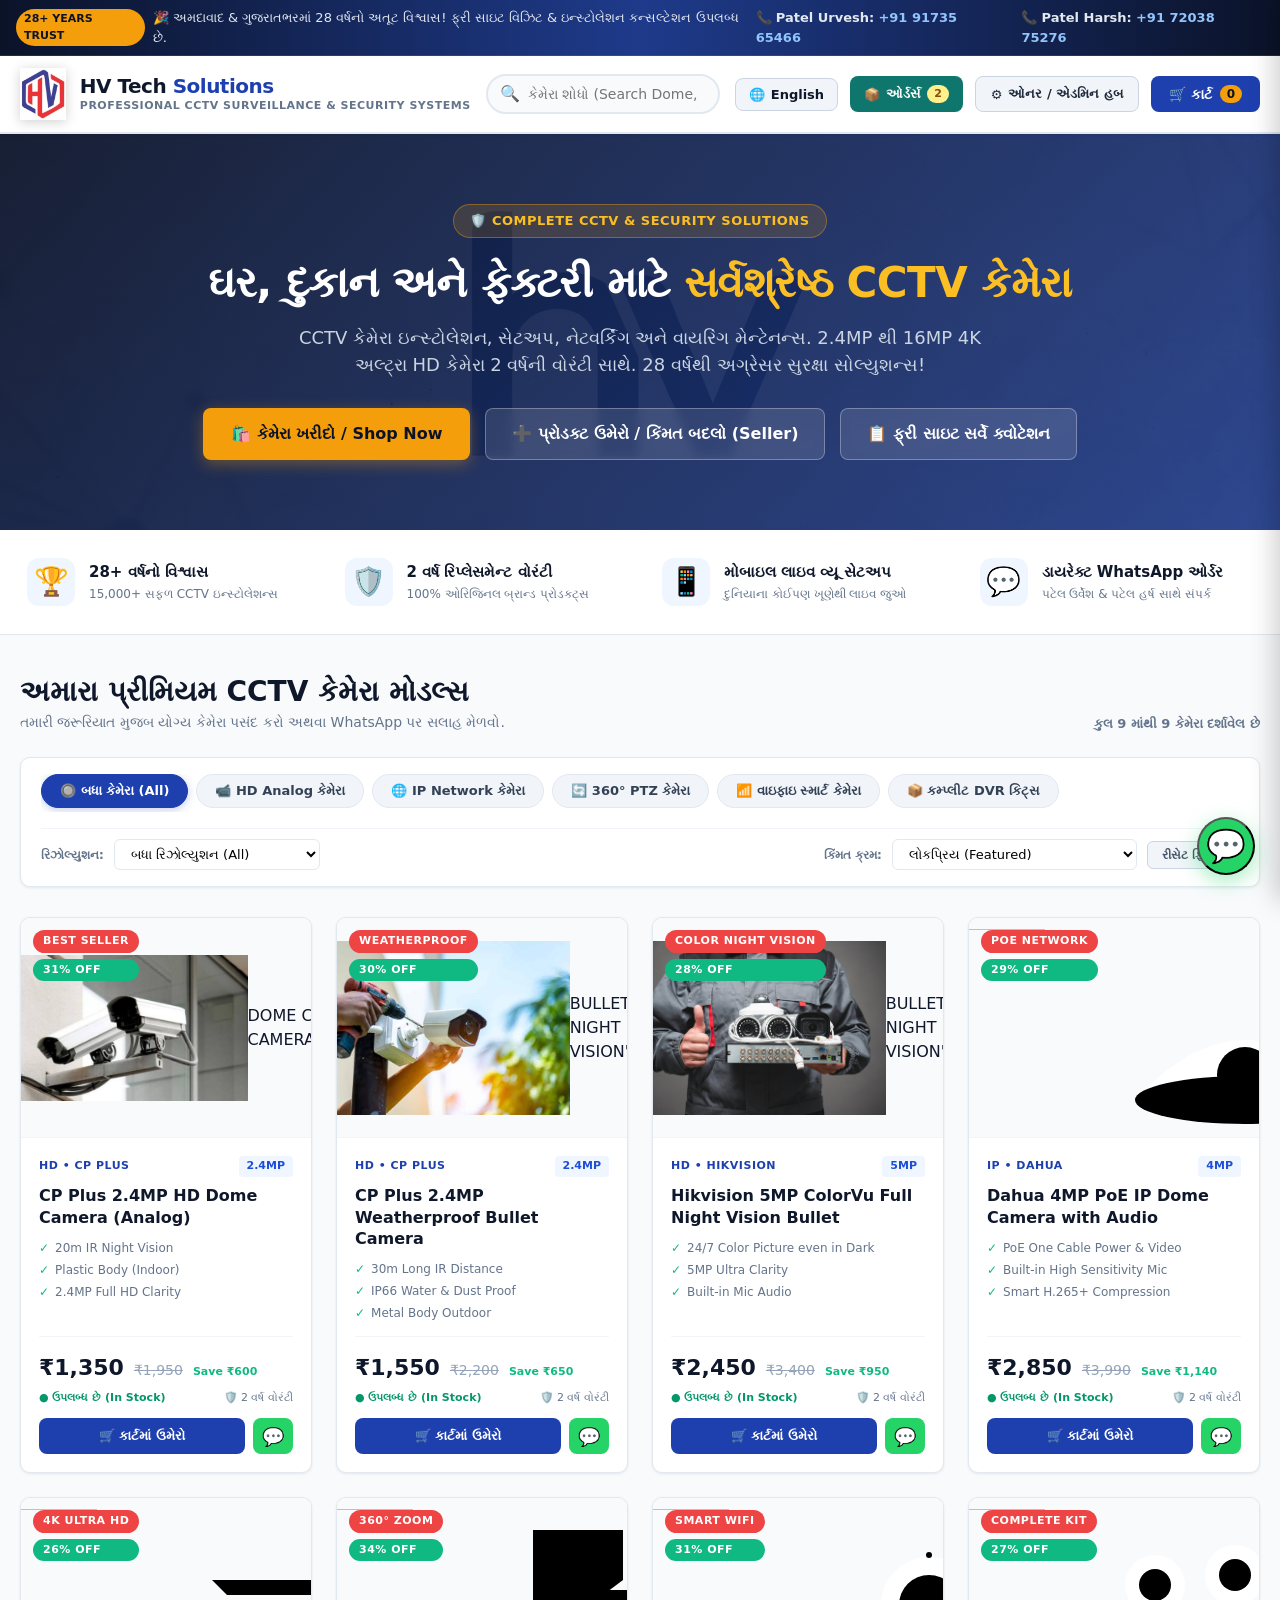
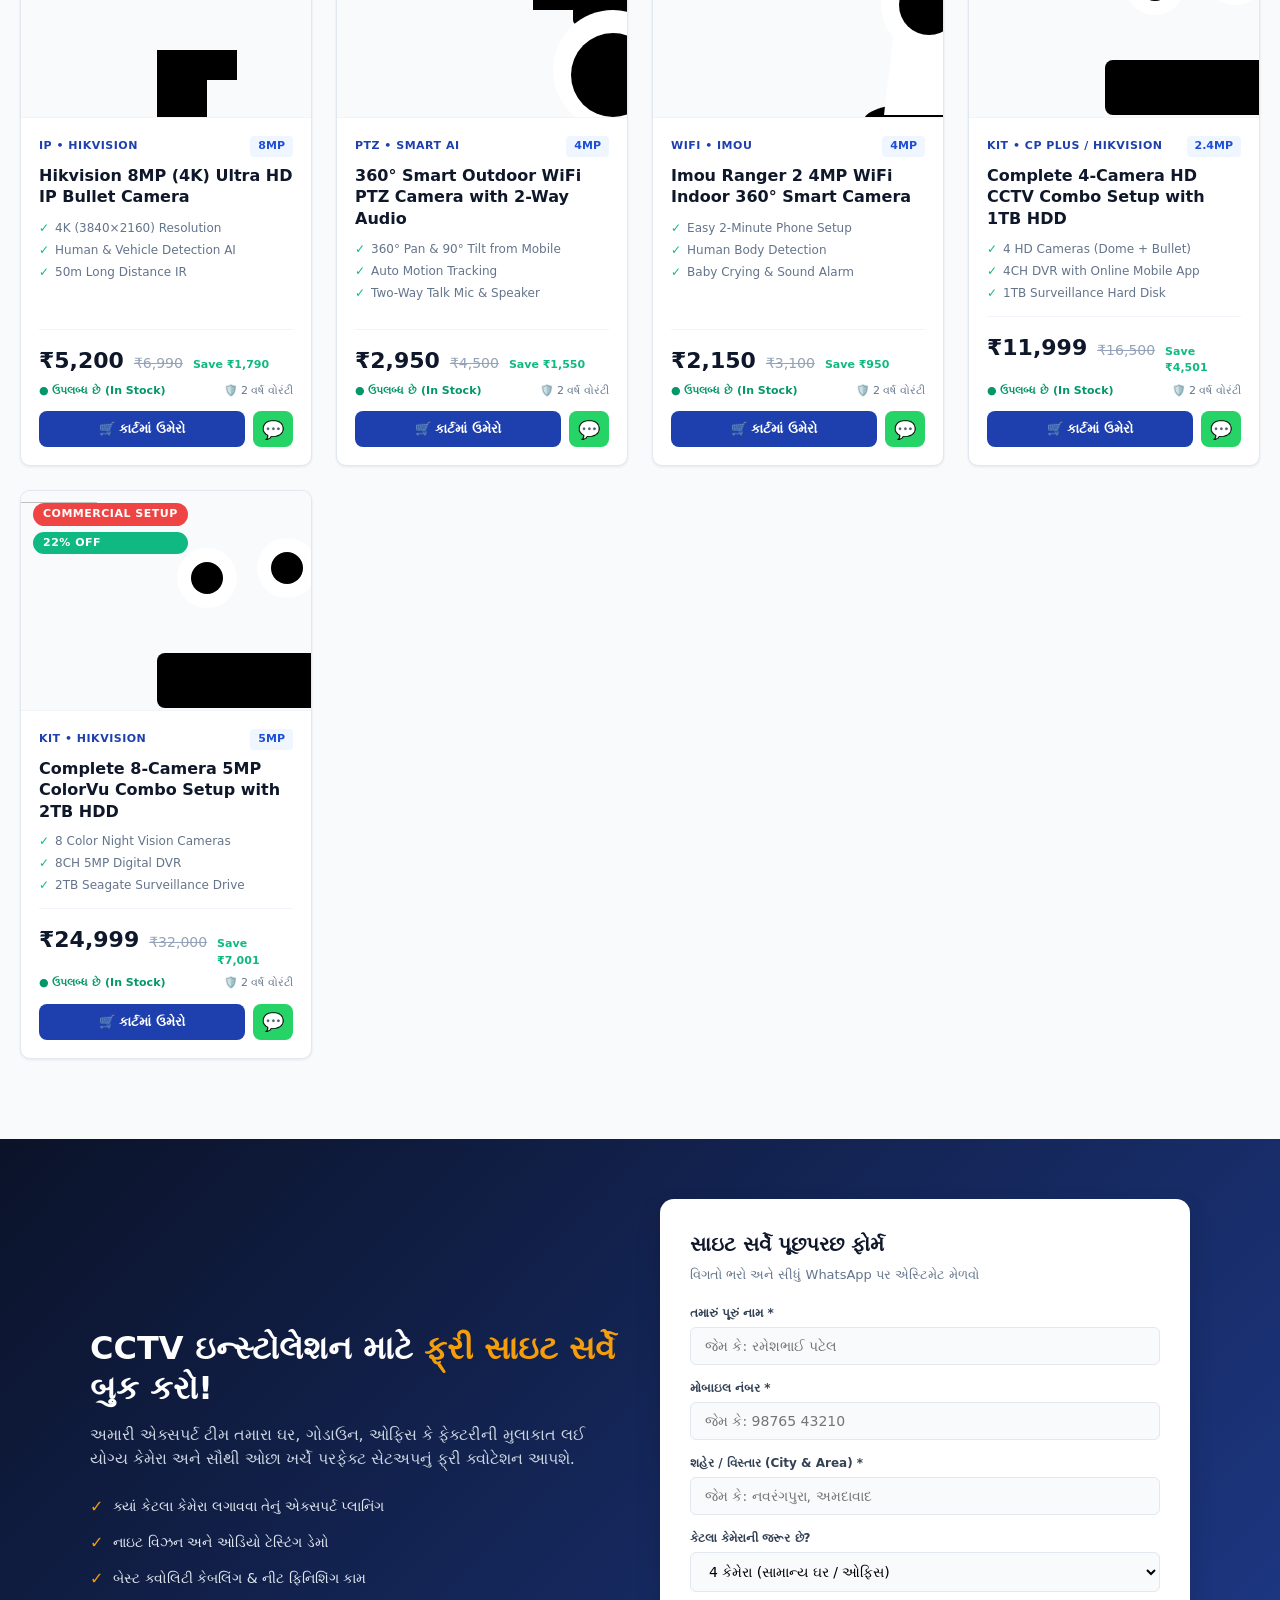
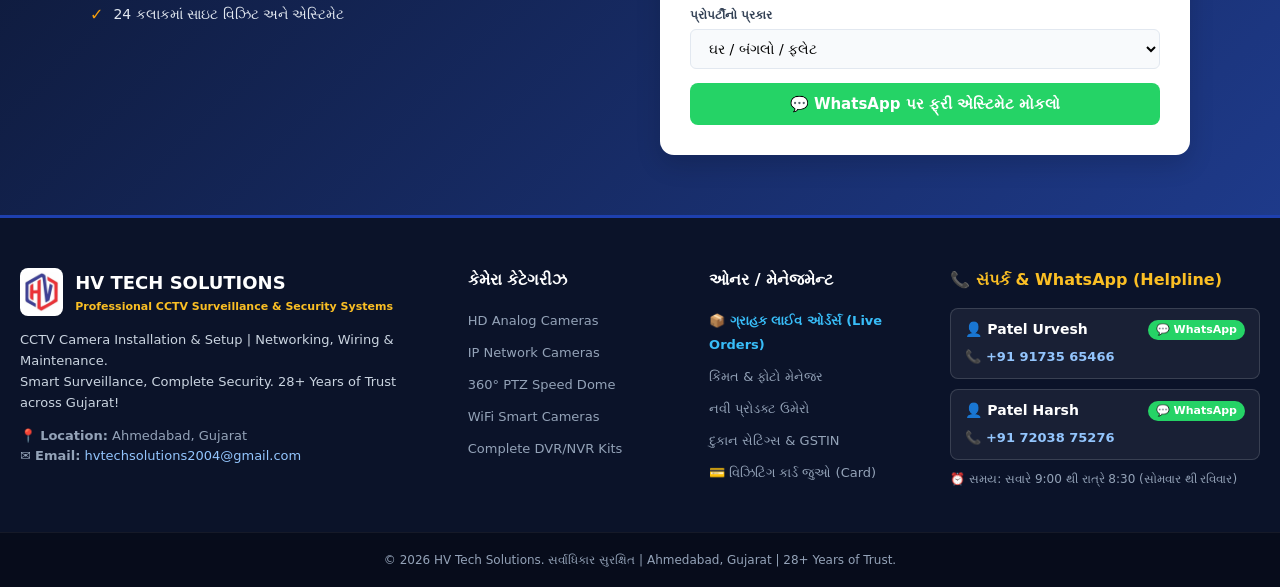
==== commit 6c742153: "update" ====
--- a/index.html
+++ b/index.html
@@ -51,6 +51,12 @@
                     🌐 <span id="currentLangLabel">English</span>
                 </button>
 
+                <!-- Live Orders Button -->
+                <button class="btn-header-orders" id="headerOrdersBtn" onclick="openLiveOrdersModal()" title="ગ્રાહકના લાઈવ ઓર્ડર્સ (Live Orders)">
+                    📦 <span id="headerOrdersText">ઓર્ડર્સ</span>
+                    <span class="order-count-badge" id="orderCountBadge">0</span>
+                </button>
+
                 <!-- Owner Hub / Admin Login Button -->
                 <button class="btn-header-admin" id="adminToggleBtn" onclick="toggleAdminMode()" title="Owner / Seller Hub">
                     ⚙️ <span id="adminToggleText">ઓનર / એડમિન હબ</span>
@@ -73,6 +79,7 @@
                 <span><b>એડમિન મોડ ચાલુ છે:</b> તમે અહીંથી લાઈવ નવી પ્રોડક્ટ ઉમેરી શકો છો અને કિંમતો બદલી શકો છો!</span>
             </div>
             <div class="admin-banner-actions">
+                <button class="btn-sm-accent" onclick="openLiveOrdersModal()" style="background:#0f766e;">📦 લાઈવ ઓર્ડર્સ (Live Orders)</button>
                 <button class="btn-sm-accent" onclick="openOwnerHub('add')">➕ નવી પ્રોડક્ટ ઉમેરો (Add Product)</button>
                 <button class="btn-sm-light" onclick="openOwnerHub('manage')">📊 કિંમત બદલો મેનેજર (Manage Prices)</button>
                 <button class="btn-sm-light" onclick="resetToDefaultProducts()">🔄 ડિફોલ્ટ રિસેટ (Reset Catalog)</button>
@@ -283,10 +290,10 @@
             <div class="footer-col">
                 <h3 data-i18n="footer_admin_title">ઓનર / મેનેજમેન્ટ</h3>
                 <ul class="footer-links">
+                    <li><a href="javascript:void(0)" onclick="openLiveOrdersModal()" style="color:#38bdf8; font-weight:bold;">📦 ગ્રાહક લાઈવ ઓર્ડર્સ (Live Orders)</a></li>
                     <li><a href="#" onclick="openOwnerHub('manage')">કિંમત & ફોટો મેનેજર</a></li>
                     <li><a href="#" onclick="openOwnerHub('add')">નવી પ્રોડક્ટ ઉમેરો</a></li>
-                    <li><a href="#" onclick="openOwnerHub('orders')">ગ્રાહક ઓર્ડર્સ લિસ્ટ</a></li>
-                    <li><a href="#" onclick="openOwnerHub('settings')">દુકાન સેટિંગ્સ</a></li>
+                    <li><a href="#" onclick="openOwnerHub('settings')">દુકાન સેટિંગ્સ & GSTIN</a></li>
                     <li><a href="#" onclick="openVisitingCardModal()">💳 વિઝિટિંગ કાર્ડ જુઓ (Card)</a></li>
                 </ul>
             </div>
@@ -350,15 +357,19 @@
         </div>
         <div class="cart-drawer-footer">
             <div class="cart-summary-line">
-                <span>સબટોટલ (Subtotal):</span>
+                <span>કરપાત્ર રકમ (Taxable Subtotal):</span>
                 <span id="cartSubtotal">₹0</span>
+            </div>
+            <div class="cart-summary-line" style="color:#059669; font-size:13px;">
+                <span>18% GST (CGST 9% + SGST 9%):</span>
+                <span id="cartGstAmount">₹0</span>
             </div>
             <div class="cart-summary-line">
                 <span>ડિલિવરી / પેકિંગ:</span>
                 <span style="color:#10b981; font-weight:bold;">ફ્રી (FREE)</span>
             </div>
             <div class="cart-summary-line total-line">
-                <span>કુલ રકમ (Total):</span>
+                <span>કુલ ચૂકવવાપાત્ર (Total Incl. 18% GST):</span>
                 <span id="cartGrandTotal">₹0</span>
             </div>
             <button class="btn-checkout-wa" onclick="proceedToCheckout()">
@@ -371,7 +382,7 @@
     <div class="modal-overlay" id="checkoutModal">
         <div class="modal-window">
             <div class="modal-header">
-                <h3>📋 ગ્રાહકની વિગત અને ડિલિવરી સરનામું</h3>
+                <h3>📋 ગ્રાહકની વિગત અને 18% GST ઓર્ડર કન્ફર્મેશન</h3>
                 <button class="modal-close-btn" onclick="closeCheckoutModal()">✕</button>
             </div>
             <div class="modal-body">
@@ -410,7 +421,24 @@
                             <option value="7203875276">Patel Harsh (+91 72038 75276)</option>
                         </select>
                     </div>
-                    <button type="submit" class="btn-checkout-wa" style="width:100%; margin-top:15px;">
+
+                    <!-- Order Price & 18% GST Preview -->
+                    <div style="background:#f8fafc; padding:12px; border-radius:8px; margin-top:10px; margin-bottom:12px; font-size:13px; border:1px solid #cbd5e1;">
+                        <div style="display:flex; justify-content:space-between; margin-bottom:4px;">
+                            <span style="color:#64748b;">કરપાત્ર રકમ (Taxable Amount):</span>
+                            <span id="checkoutTaxable" style="font-weight:600;">₹0</span>
+                        </div>
+                        <div style="display:flex; justify-content:space-between; margin-bottom:4px; color:#059669;">
+                            <span>18% GST (CGST 9% + SGST 9%):</span>
+                            <span id="checkoutGst" style="font-weight:600;">₹0</span>
+                        </div>
+                        <div style="display:flex; justify-content:space-between; font-weight:800; font-size:15px; border-top:1px dashed #cbd5e1; padding-top:6px; color:#0f172a;">
+                            <span>કુલ ચૂકવવાપાત્ર રકમ:</span>
+                            <span id="checkoutTotal" style="color:#1e40af;">₹0</span>
+                        </div>
+                    </div>
+
+                    <button type="submit" class="btn-checkout-wa" style="width:100%; margin-top:10px;">
                         📲 WhatsApp પર ઓર્ડર કન્ફર્મ કરો
                     </button>
                 </form>
@@ -711,9 +739,16 @@
 
                 <!-- Tab 3: Customer Live Orders -->
                 <div class="admin-tab-content" id="tabContent-orders">
-                    <div style="display:flex; justify-content:space-between; align-items:center; margin-bottom:12px;">
-                        <h4 style="color:#0f172a;">ગ્રાહકો દ્વારા મળેલા લાઈવ ઓર્ડર્સ</h4>
-                        <span style="font-size:12px; color:#64748b;">(WhatsApp પર મોકલેલા ઓર્ડર્સ અહીં નોંધાય છે)</span>
+                    <div style="display:flex; justify-content:space-between; align-items:center; margin-bottom:12px; flex-wrap:wrap; gap:10px;">
+                        <div>
+                            <h4 style="color:#0f172a; margin:0 0 2px;">ગ્રાહકો દ્વારા મળેલા લાઈવ ઓર્ડર્સ</h4>
+                            <span style="font-size:12px; color:#64748b;">(WhatsApp પર મોકલેલા ઓર્ડર્સ અહીં નોંધાય છે)</span>
+                        </div>
+                        <div style="display:flex; gap:8px;">
+                            <button class="btn-sm-accent" onclick="addTestLiveOrder()">➕ ટેસ્ટ ઓર્ડર ઉમેરો</button>
+                            <button class="btn-sm-light" style="background:#f1f5f9; color:#333;" onclick="refreshLiveOrders()">🔄 રિફ્રેશ</button>
+                            <button class="btn-sm-light" style="background:#fee2e2; color:#b91c1c; border-color:#fca5a5;" onclick="clearAllOrders()">🗑️ ક્લીયર</button>
+                        </div>
                     </div>
                     <div id="adminOrdersList">
                         <!-- Loaded dynamically -->
@@ -733,6 +768,10 @@
                             <input type="text" id="settingShopName" class="form-control" placeholder="HV Tech Solutions">
                         </div>
                         <div class="form-group">
+                            <label>GSTIN નંબર (જીએસટી નંબર - બિલ પર દર્શાવવા)</label>
+                            <input type="text" id="settingGstin" class="form-control" placeholder="24AAAPH1234F1Z5">
+                        </div>
+                        <div class="form-group">
                             <label>શહેર અને રાજ્ય</label>
                             <input type="text" id="settingCity" class="form-control" placeholder="Ahmedabad, Gujarat">
                         </div>
@@ -778,11 +817,14 @@
         </div>
     </div>
 
-    <!-- Invoice / Print Bill Modal -->
+    <!-- 18% GST Tax Invoice / Print Bill Modal -->
     <div class="modal-overlay" id="invoiceModal">
-        <div class="modal-window large">
+        <div class="modal-window large" style="max-width:900px;">
             <div class="modal-header">
-                <h3>🧾 ઓર્ડર એસ્ટિમેટ / બિલ પ્રિન્ટ</h3>
+                <div style="display:flex; align-items:center; gap:10px;">
+                    <h3>🧾 18% GST ટેક્સ ઇનવોઇસ / બિલ પ્રિન્ટ (Tax Invoice)</h3>
+                    <span style="background:#dbeafe; color:#1e40af; font-size:11px; font-weight:700; padding:3px 8px; border-radius:12px;">18% GST BILL</span>
+                </div>
                 <button class="modal-close-btn" onclick="closeInvoiceModal()">✕</button>
             </div>
             <div class="modal-body">
@@ -792,7 +834,42 @@
             </div>
             <div class="modal-footer">
                 <button class="btn-sm-light" style="background:#e2e8f0; color:#333;" onclick="closeInvoiceModal()">બંધ કરો</button>
-                <button class="btn-hero-primary" style="padding:10px 22px; font-size:14px;" onclick="printCurrentInvoice()">🖨️ બિલ પ્રિન્ટ / PDF ડાઉનલોડ</button>
+                <button class="btn-hero-primary" style="padding:10px 22px; font-size:14px;" onclick="printCurrentInvoice()">🖨️ 18% GST બિલ પ્રિન્ટ / PDF ડાઉનલોડ</button>
+            </div>
+        </div>
+    </div>
+
+    <!-- Dedicated Live Orders Modal -->
+    <div class="modal-overlay" id="liveOrdersModal">
+        <div class="modal-window large" style="max-width:920px;">
+            <div class="modal-header">
+                <div style="display:flex; align-items:center; gap:10px;">
+                    <h3>📦 ગ્રાહકોના લાઈવ ઓર્ડર્સ (Live Customer Orders)</h3>
+                    <span style="background:#dcfce7; color:#15803d; font-size:11px; font-weight:700; padding:3px 8px; border-radius:12px; display:inline-flex; align-items:center; gap:4px;">
+                        <span style="width:7px; height:7px; background:#22c55e; border-radius:50%; display:inline-block; animation:pulse 1.5s infinite;"></span> લાઈવ મોનિટરિંગ
+                    </span>
+                </div>
+                <button class="modal-close-btn" onclick="closeLiveOrdersModal()">✕</button>
+            </div>
+            <div class="modal-body">
+                <div style="display:flex; justify-content:space-between; align-items:center; flex-wrap:wrap; gap:10px; margin-bottom:15px; padding-bottom:12px; border-bottom:1px solid #e2e8f0;">
+                    <div style="font-size:13px; color:#475569;">
+                        ગ્રાહકો જ્યારે વેબસાઇટ પરથી ઓર્ડર કરશે ત્યારે તેમના બધા ઓર્ડર્સ અહીં તુરંત લાઈવ દેખાશે.
+                    </div>
+                    <div style="display:flex; gap:8px; flex-wrap:wrap;">
+                        <button class="btn-sm-accent" onclick="addTestLiveOrder()">➕ ટેસ્ટ ઓર્ડર ઉમેરો (Test Order)</button>
+                        <button class="btn-sm-light" style="background:#f1f5f9; color:#333;" onclick="refreshLiveOrders()">🔄 રિફ્રેશ</button>
+                        <button class="btn-sm-light" style="background:#fee2e2; color:#b91c1c; border-color:#fca5a5;" onclick="clearAllOrders()">🗑️ બધા ક્લીયર કરો</button>
+                    </div>
+                </div>
+
+                <!-- Orders Container -->
+                <div id="liveOrdersList">
+                    <!-- Loaded dynamically by script.js -->
+                </div>
+            </div>
+            <div class="modal-footer">
+                <button class="btn-sm-light" style="background:#e2e8f0; color:#333;" onclick="closeLiveOrdersModal()">બંધ કરો</button>
             </div>
         </div>
     </div>
--- a/style.css
+++ b/style.css
@@ -256,6 +256,45 @@
     background: #dbeafe;
     border-color: #2563eb;
     color: #1d4ed8;
+}
+
+.btn-header-orders {
+    display: flex;
+    align-items: center;
+    gap: 6px;
+    background: #0f766e;
+    color: #ffffff;
+    border: none;
+    padding: 9px 14px;
+    border-radius: 8px;
+    font-size: 13px;
+    font-weight: 700;
+    cursor: pointer;
+    transition: var(--transition);
+    position: relative;
+}
+
+.btn-header-orders:hover {
+    background: #0d9488;
+    transform: translateY(-1px);
+    box-shadow: 0 4px 12px rgba(13, 148, 136, 0.3);
+}
+
+.order-count-badge {
+    background: #fef08a;
+    color: #854d0e;
+    font-size: 11px;
+    font-weight: 800;
+    padding: 2px 7px;
+    border-radius: 12px;
+    min-width: 18px;
+    text-align: center;
+    line-height: 1.2;
+}
+
+@keyframes pulse {
+    0%, 100% { opacity: 1; transform: scale(1); }
+    50% { opacity: 0.4; transform: scale(1.15); }
 }
 
 .btn-header-cart {
@@ -1909,13 +1948,14 @@
     display: none;
     flex-direction: column;
     gap: 10px;
-    z-index: 1000;
-    width: 260px;
+    z-index: 99999;
+    width: 280px;
     animation: toastIn 0.25s ease-out;
 }
 
+.wa-popup-menu.open,
 .wa-popup-menu.show {
-    display: flex;
+    display: flex !important;
 }
 
 .wa-popup-title {
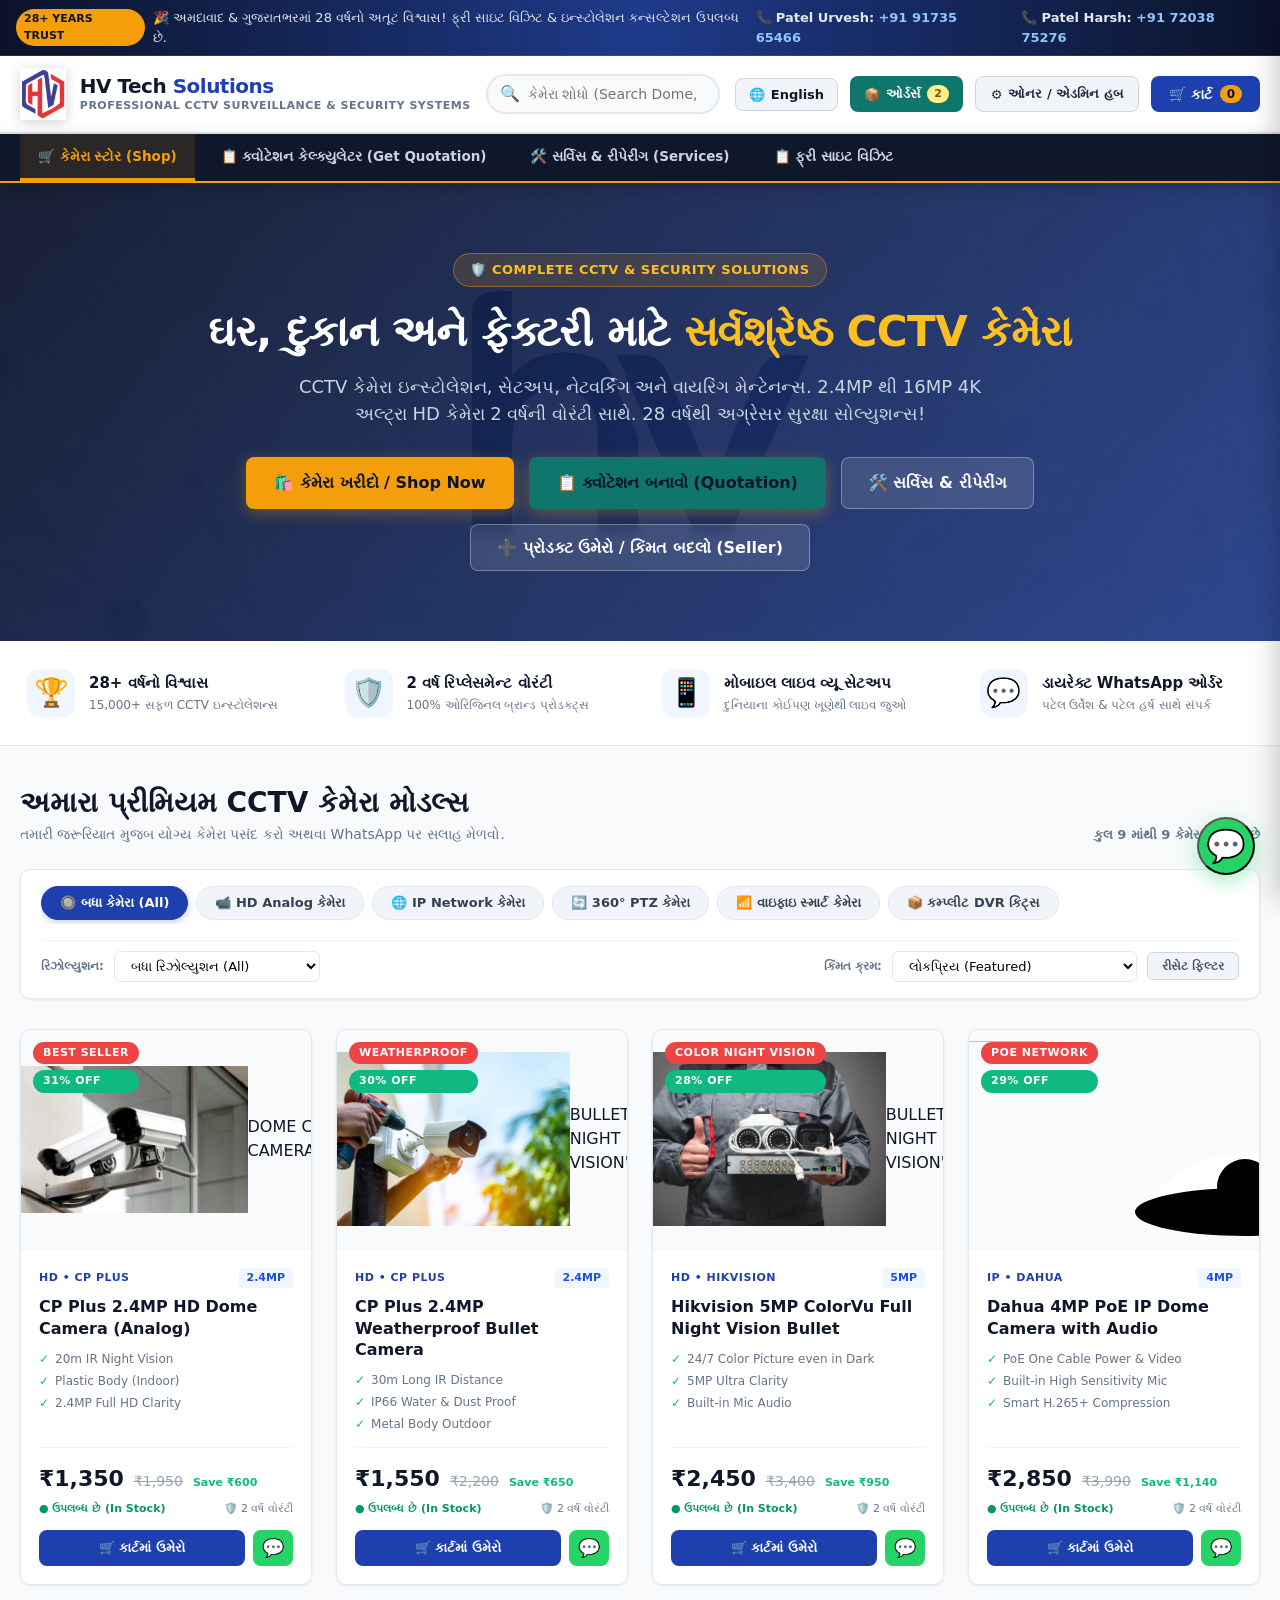
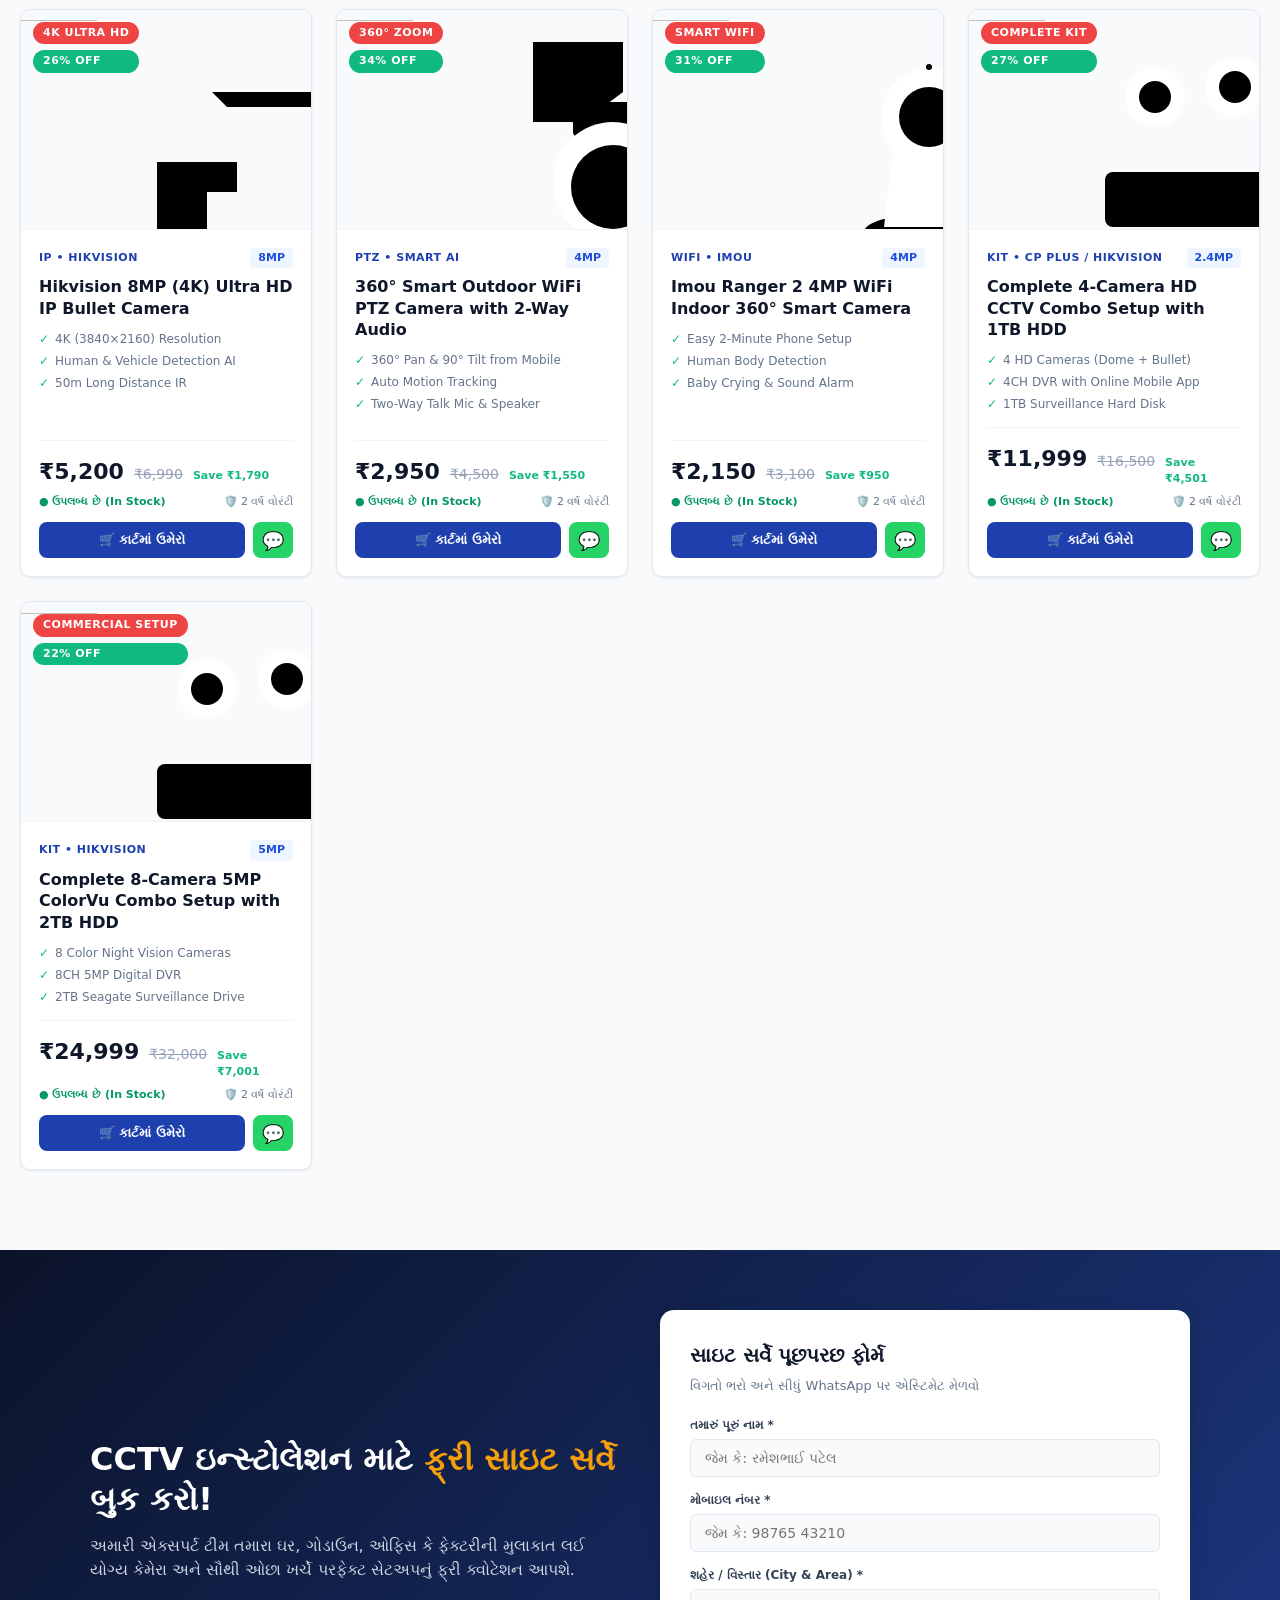
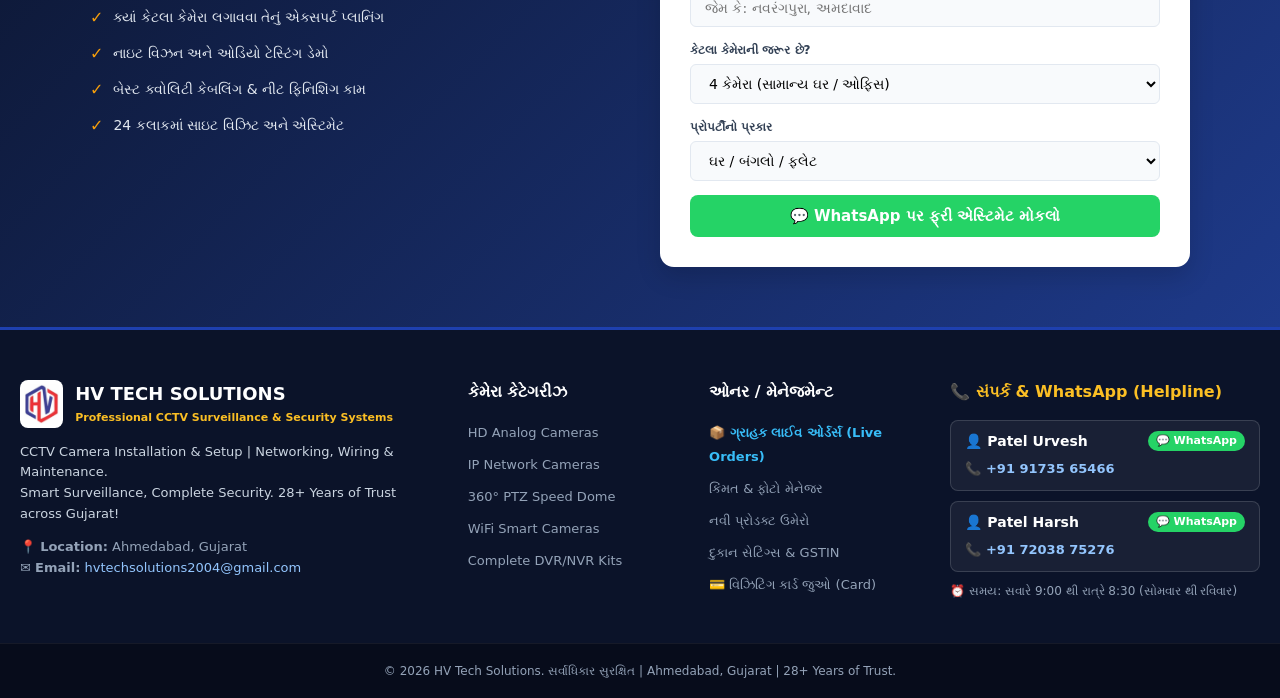
==== commit 9f1ea123: "u update" ====
--- a/index.html
+++ b/index.html
@@ -71,6 +71,16 @@
         </div>
     </header>
 
+    <!-- Main Navigation Bar -->
+    <nav class="main-navbar">
+        <div class="nav-container">
+            <a href="index.html" class="nav-link active">🛒 કેમેરા સ્ટોર (Shop)</a>
+            <a href="quotation.html" class="nav-link">📋 ક્વોટેશન કેલ્ક્યુલેટર (Get Quotation)</a>
+            <a href="services.html" class="nav-link">🛠️ સર્વિસ & રીપેરીંગ (Services)</a>
+            <a href="#inquirySection" class="nav-link">📋 ફ્રી સાઇટ વિઝિટ</a>
+        </div>
+    </nav>
+
     <!-- 3. Admin Live Action Quick Banner (Shows when Admin Mode is ON) -->
     <div class="admin-quick-banner" id="adminQuickBanner">
         <div class="admin-banner-inner">
@@ -98,8 +108,9 @@
             </p>
             <div class="hero-buttons">
                 <a href="#catalog" class="btn-hero-primary" data-i18n="shop_btn">🛍️ કેમેરા ખરીદો / Shop Now</a>
-                <button class="btn-hero-secondary" onclick="openOwnerHub('add')" data-i18n="seller_btn">➕ પ્રોડક્ટ ઉમેરો / કિંમત બદલો (Seller)</button>
-                <a href="#inquirySection" class="btn-hero-secondary" data-i18n="survey_btn">📋 ફ્રી સાઇટ સર્વે ક્વોટેશન</a>
+                <a href="quotation.html" class="btn-hero-primary" style="background:#0f766e; border-color:#0f766e;">📋 ક્વોટેશન બનાવો (Quotation)</a>
+                <a href="services.html" class="btn-hero-secondary">🛠️ સર્વિસ & રીપેરીંગ</a>
+                <button class="btn-hero-secondary" onclick="openOwnerHub('add')" data-i18n="seller_btn">➕ પ્રોડક્ટ ઉમેરો (Seller)</button>
             </div>
         </div>
     </section>
@@ -895,25 +906,32 @@
 
     <!-- Floating WhatsApp Popup Menu -->
     <div class="wa-popup-menu" id="waPopupMenu">
-        <div class="wa-popup-title">💬 WhatsApp Chat (સંપર્ક કરો)</div>
+        <div class="wa-popup-title">💬 WhatsApp & Contact (સંપર્ક કરો)</div>
         <a href="https://wa.me/919173565466?text=Hello%20Patel%20Urvesh%2C%20I%20am%20interested%20in%20CCTV%20Cameras%20from%20HV%20Tech%20Solutions" target="_blank" class="wa-popup-option">
             <div>
                 <b>Patel Urvesh</b><br>
-                <small style="color:#64748b;">+91 91735 65466</small>
+                <small style="color:#64748b;">+91 91735 65466 (WhatsApp)</small>
             </div>
             <div class="wa-popup-btn-icon">💬</div>
         </a>
         <a href="https://wa.me/917203875276?text=Hello%20Patel%20Harsh%2C%20I%20am%20interested%20in%20CCTV%20Cameras%20from%20HV%20Tech%20Solutions" target="_blank" class="wa-popup-option">
             <div>
                 <b>Patel Harsh</b><br>
-                <small style="color:#64748b;">+91 72038 75276</small>
+                <small style="color:#64748b;">+91 72038 75276 (WhatsApp)</small>
             </div>
             <div class="wa-popup-btn-icon">💬</div>
         </a>
+        <a href="tel:+919173565466" class="wa-popup-option" style="background:#f1f5f9;">
+            <div>
+                <b>📞 ડાયરેક્ટ કૉલ કરો</b><br>
+                <small style="color:#2563eb;">Urvesh: 9173565466 / Harsh: 7203875276</small>
+            </div>
+            <div class="wa-popup-btn-icon" style="background:#2563eb;">📞</div>
+        </a>
     </div>
 
     <!-- Floating WhatsApp Button -->
-    <button class="floating-wa-btn" id="floatingWaBtn" onclick="toggleWaPopup()" title="WhatsApp Chat / સંપર્ક કરો">
+    <button class="floating-wa-btn" id="floatingWaBtn" onclick="toggleWaPopup(event)" title="WhatsApp & SMS Chat / સંપર્ક કરો">
         💬
     </button>
 
--- a/style.css
+++ b/style.css
@@ -2004,3 +2004,270 @@
     flex-shrink: 0;
 }
 
+/* -------------------------------------------------------------
+   MAIN NAVIGATION BAR (Store, Quotation, Services)
+------------------------------------------------------------- */
+.main-navbar {
+    background: #0f172a;
+    border-bottom: 2px solid var(--accent);
+    position: sticky;
+    top: 0;
+    z-index: 800;
+    box-shadow: 0 4px 15px rgba(0,0,0,0.2);
+}
+
+.nav-container {
+    max-width: var(--max-width);
+    margin: 0 auto;
+    padding: 0 20px;
+    display: flex;
+    align-items: center;
+    gap: 8px;
+    overflow-x: auto;
+    white-space: nowrap;
+}
+
+.nav-link {
+    color: #cbd5e1;
+    text-decoration: none;
+    font-size: 13.5px;
+    font-weight: 700;
+    padding: 12px 18px;
+    display: inline-flex;
+    align-items: center;
+    gap: 7px;
+    border-bottom: 3px solid transparent;
+    transition: var(--transition);
+}
+
+.nav-link:hover {
+    color: #ffffff;
+    background: rgba(255, 255, 255, 0.05);
+}
+
+.nav-link.active {
+    color: var(--accent);
+    border-bottom-color: var(--accent);
+    background: rgba(245, 158, 11, 0.12);
+}
+
+/* -------------------------------------------------------------
+   QUOTATION BUILDER STYLES
+------------------------------------------------------------- */
+.quote-hero {
+    background: linear-gradient(135deg, #0b1329 0%, #1e3a8a 100%);
+    color: white;
+    padding: 40px 20px;
+    text-align: center;
+}
+
+.quote-category-grid {
+    display: grid;
+    grid-template-columns: repeat(auto-fit, minmax(220px, 1fr));
+    gap: 15px;
+    margin: 25px 0 35px;
+}
+
+.quote-category-btn {
+    background: white;
+    border: 2px solid #e2e8f0;
+    border-radius: 12px;
+    padding: 16px;
+    text-align: center;
+    cursor: pointer;
+    transition: var(--transition);
+    display: flex;
+    flex-direction: column;
+    align-items: center;
+    gap: 8px;
+}
+
+.quote-category-btn:hover {
+    border-color: #3b82f6;
+    transform: translateY(-2px);
+    box-shadow: 0 6px 18px rgba(0,0,0,0.06);
+}
+
+.quote-category-btn.active {
+    border-color: #1e40af;
+    background: #eff6ff;
+    box-shadow: 0 0 0 2px #1e40af;
+}
+
+.quote-category-icon {
+    font-size: 32px;
+}
+
+.quote-category-title {
+    font-size: 15px;
+    font-weight: 800;
+    color: #0f172a;
+}
+
+.quote-category-desc {
+    font-size: 12px;
+    color: #64748b;
+}
+
+.preset-chip-group {
+    display: flex;
+    gap: 10px;
+    flex-wrap: wrap;
+    margin: 10px 0 20px;
+}
+
+.preset-chip {
+    background: #f1f5f9;
+    border: 1.5px solid #cbd5e1;
+    color: #1e293b;
+    padding: 8px 18px;
+    border-radius: 20px;
+    font-size: 13.5px;
+    font-weight: 700;
+    cursor: pointer;
+    transition: var(--transition);
+}
+
+.preset-chip:hover {
+    background: #e2e8f0;
+}
+
+.preset-chip.active {
+    background: #1e40af;
+    color: white;
+    border-color: #1e40af;
+}
+
+.quote-builder-layout {
+    display: grid;
+    grid-template-columns: 1.1fr 1fr;
+    gap: 25px;
+    align-items: start;
+    margin-bottom: 50px;
+}
+
+@media (max-width: 950px) {
+    .quote-builder-layout {
+        grid-template-columns: 1fr;
+    }
+}
+
+.quote-card {
+    background: white;
+    border: 1px solid var(--border-color);
+    border-radius: 12px;
+    padding: 24px;
+    box-shadow: var(--shadow-sm);
+}
+
+.quote-card-header {
+    border-bottom: 1px solid #e2e8f0;
+    padding-bottom: 14px;
+    margin-bottom: 18px;
+    display: flex;
+    justify-content: space-between;
+    align-items: center;
+    flex-wrap: wrap;
+    gap: 10px;
+}
+
+.quote-table {
+    width: 100%;
+    border-collapse: collapse;
+    font-size: 12.5px;
+    margin: 15px 0;
+}
+
+.quote-table th {
+    background: #1e40af;
+    color: white;
+    padding: 8px 10px;
+    text-align: left;
+    font-size: 12px;
+}
+
+.quote-table td {
+    padding: 8px 10px;
+    border-bottom: 1px solid #e2e8f0;
+    color: #334155;
+}
+
+.quote-table tr:last-child td {
+    border-bottom: none;
+}
+
+/* -------------------------------------------------------------
+   SERVICES PAGE STYLES
+------------------------------------------------------------- */
+.services-grid {
+    display: grid;
+    grid-template-columns: repeat(auto-fit, minmax(300px, 1fr));
+    gap: 22px;
+    margin: 30px 0;
+}
+
+.service-card {
+    background: white;
+    border: 1px solid var(--border-color);
+    border-radius: 12px;
+    padding: 24px;
+    box-shadow: var(--shadow-sm);
+    transition: var(--transition);
+    display: flex;
+    flex-direction: column;
+    justify-content: space-between;
+}
+
+.service-card:hover {
+    transform: translateY(-4px);
+    box-shadow: var(--shadow-lg);
+    border-color: #3b82f6;
+}
+
+.service-icon-wrap {
+    width: 54px;
+    height: 54px;
+    border-radius: 12px;
+    background: #eff6ff;
+    display: flex;
+    align-items: center;
+    justify-content: center;
+    font-size: 26px;
+    margin-bottom: 16px;
+}
+
+.service-title {
+    font-size: 18px;
+    font-weight: 800;
+    color: #0f172a;
+    margin-bottom: 8px;
+}
+
+.service-desc {
+    font-size: 13.5px;
+    color: #64748b;
+    line-height: 1.5;
+    margin-bottom: 16px;
+}
+
+.service-features-list {
+    list-style: none;
+    font-size: 13px;
+    color: #334155;
+    margin-bottom: 20px;
+    display: flex;
+    flex-direction: column;
+    gap: 7px;
+}
+
+.service-rate-badge {
+    background: #ecfdf5;
+    color: #065f46;
+    padding: 6px 12px;
+    border-radius: 6px;
+    font-size: 12.5px;
+    font-weight: 700;
+    display: inline-block;
+    margin-bottom: 15px;
+}
+
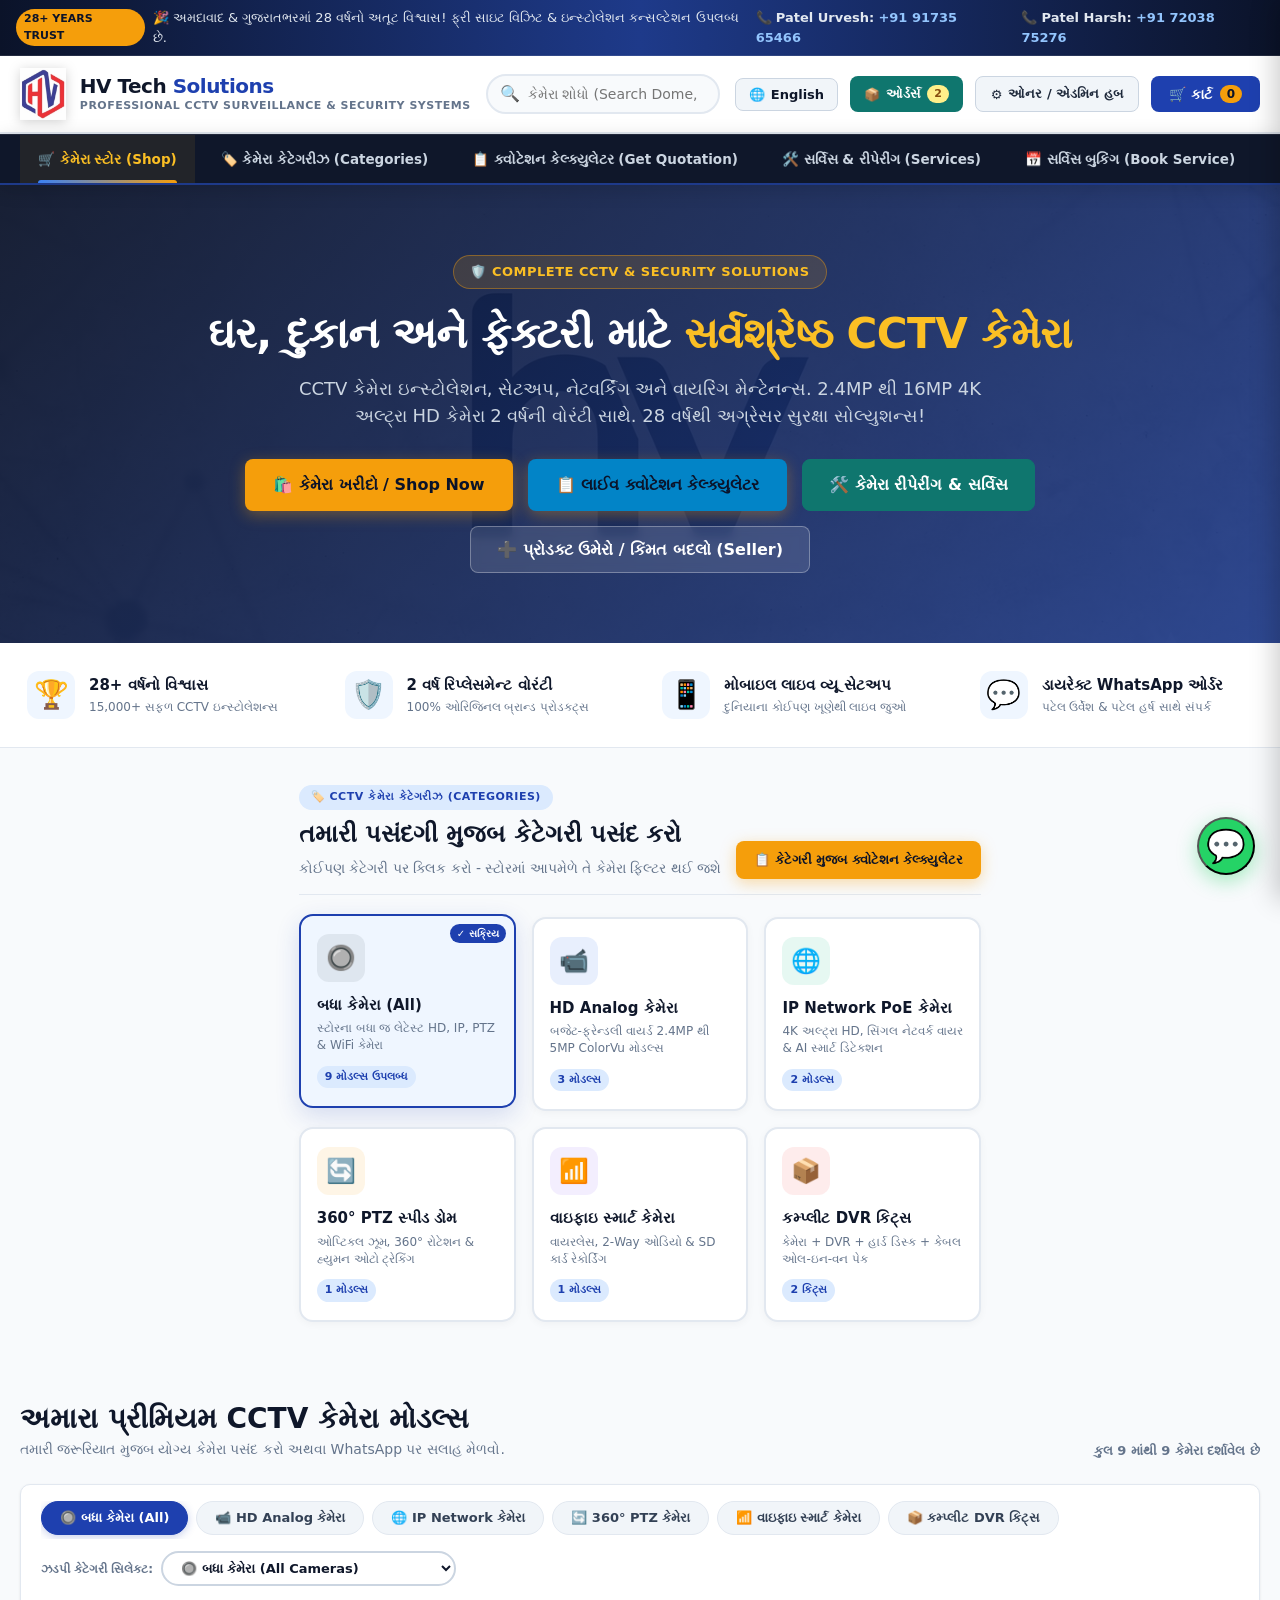
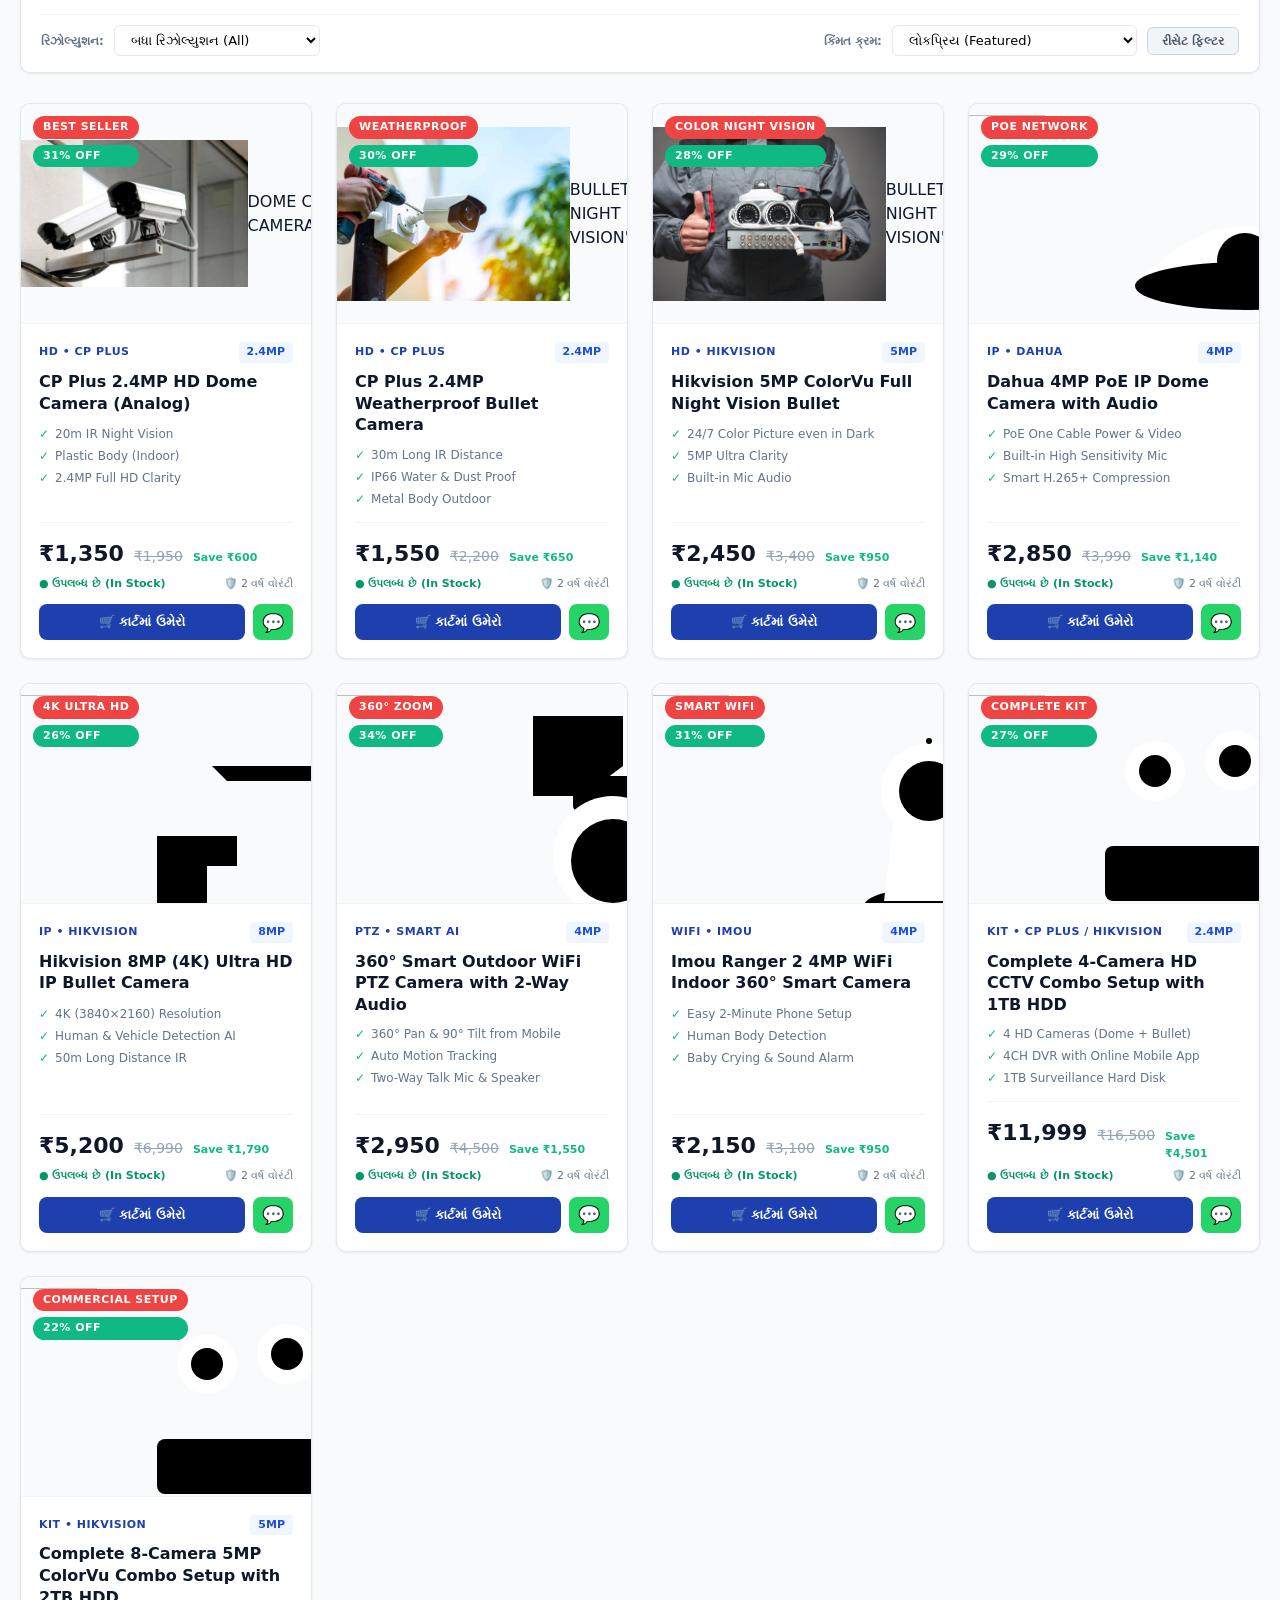
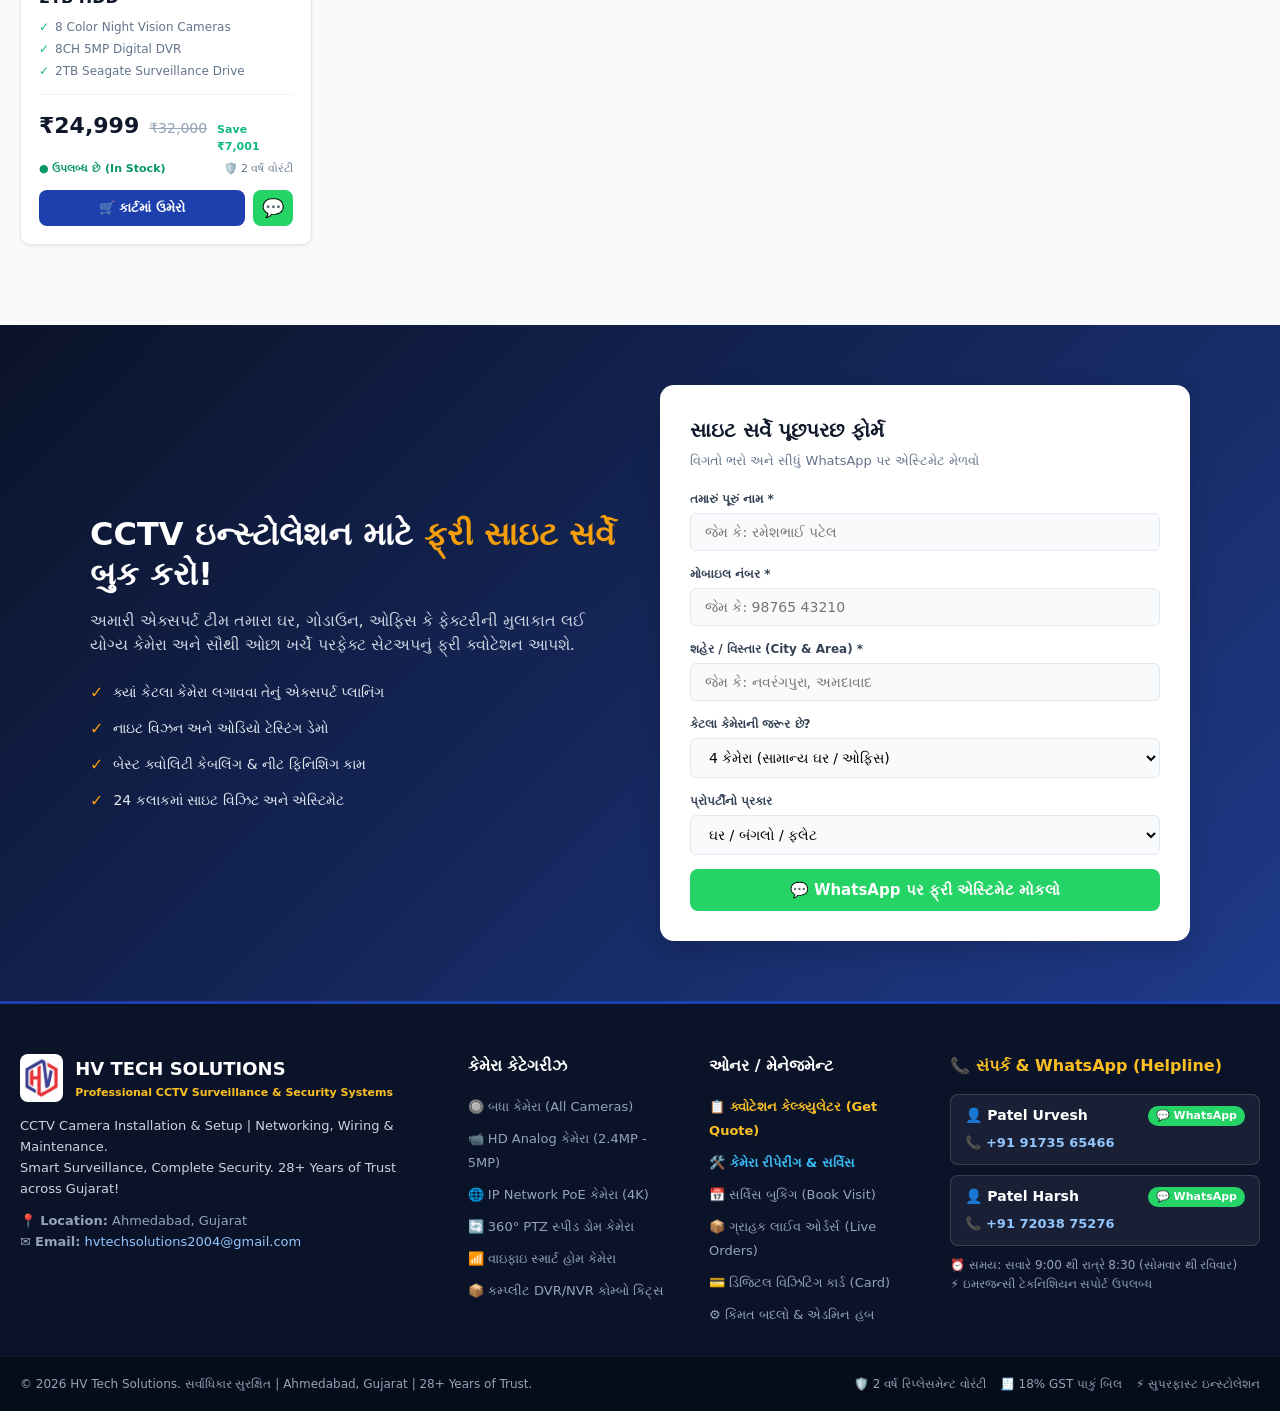
==== commit 0cbdb595: "u" ====
--- a/index.html
+++ b/index.html
@@ -75,9 +75,11 @@
     <nav class="main-navbar">
         <div class="nav-container">
             <a href="index.html" class="nav-link active">🛒 કેમેરા સ્ટોર (Shop)</a>
+            <a href="#categoryShowcase" class="nav-link">🏷️ કેમેરા કેટેગરીઝ (Categories)</a>
             <a href="quotation.html" class="nav-link">📋 ક્વોટેશન કેલ્ક્યુલેટર (Get Quotation)</a>
             <a href="services.html" class="nav-link">🛠️ સર્વિસ & રીપેરીંગ (Services)</a>
-            <a href="#inquirySection" class="nav-link">📋 ફ્રી સાઇટ વિઝિટ</a>
+            <a href="services.html#serviceBooking" class="nav-link">📅 સર્વિસ બુકિંગ (Book Service)</a>
+            <a href="#inquirySection" class="nav-link">📞 સાઇટ સર્વે ઇન્ક્વાયરી</a>
         </div>
     </nav>
 
@@ -108,9 +110,9 @@
             </p>
             <div class="hero-buttons">
                 <a href="#catalog" class="btn-hero-primary" data-i18n="shop_btn">🛍️ કેમેરા ખરીદો / Shop Now</a>
-                <a href="quotation.html" class="btn-hero-primary" style="background:#0f766e; border-color:#0f766e;">📋 ક્વોટેશન બનાવો (Quotation)</a>
-                <a href="services.html" class="btn-hero-secondary">🛠️ સર્વિસ & રીપેરીંગ</a>
-                <button class="btn-hero-secondary" onclick="openOwnerHub('add')" data-i18n="seller_btn">➕ પ્રોડક્ટ ઉમેરો (Seller)</button>
+                <a href="quotation.html" class="btn-hero-primary" style="background:#0284c7;">📋 લાઈવ ક્વોટેશન કેલ્ક્યુલેટર</a>
+                <a href="services.html" class="btn-hero-secondary" style="background:#0f766e; color:white; border-color:#0f766e;">🛠️ કેમેરા રીપેરીંગ & સર્વિસ</a>
+                <button class="btn-hero-secondary" onclick="openOwnerHub('add')" data-i18n="seller_btn">➕ પ્રોડક્ટ ઉમેરો / કિંમત બદલો (Seller)</button>
             </div>
         </div>
     </section>
@@ -149,6 +151,82 @@
         </div>
     </section>
 
+    <!-- 5.5. Category Showcase & Quick Selection Grid -->
+    <section class="category-showcase-section" id="categoryShowcase">
+        <div class="category-showcase-header">
+            <div>
+                <span class="category-section-tag">🏷️ CCTV કેમેરા કેટેગરીઝ (CATEGORIES)</span>
+                <h2>તમારી પસંદગી મુજબ કેટેગરી પસંદ કરો</h2>
+                <p>કોઈપણ કેટેગરી પર ક્લિક કરો - સ્ટોરમાં આપમેળે તે કેમેરા ફિલ્ટર થઈ જશે</p>
+            </div>
+            <a href="quotation.html" class="btn-hero-primary" style="padding: 9px 18px; font-size: 13px; text-decoration: none;">
+                📋 કેટેગરી મુજબ ક્વોટેશન કેલ્ક્યુલેટર
+            </a>
+        </div>
+
+        <div class="category-cards-grid">
+            <!-- Card 1: All Cameras -->
+            <div class="cat-showcase-card active" data-cat="all" onclick="setCategory('all', this)">
+                <div class="cat-card-icon-wrap" style="background: rgba(30, 41, 59, 0.08); color: #0f172a;">🔘</div>
+                <div class="cat-card-body">
+                    <h3>બધા કેમેરા (All)</h3>
+                    <p>સ્ટોરના બધા જ લેટેસ્ટ HD, IP, PTZ & WiFi કેમેરા</p>
+                </div>
+                <span class="cat-card-count" id="countCatAll">બધા મોડલ્સ</span>
+            </div>
+
+            <!-- Card 2: HD Analog Cameras -->
+            <div class="cat-showcase-card" data-cat="hd" onclick="setCategory('hd', this)">
+                <div class="cat-card-icon-wrap" style="background: rgba(37, 99, 235, 0.1); color: #2563eb;">📹</div>
+                <div class="cat-card-body">
+                    <h3>HD Analog કેમેરા</h3>
+                    <p>બજેટ-ફ્રેન્ડલી વાયર્ડ 2.4MP થી 5MP ColorVu મોડલ્સ</p>
+                </div>
+                <span class="cat-card-count" id="countCatHd">HD Series</span>
+            </div>
+
+            <!-- Card 3: IP Network Cameras -->
+            <div class="cat-showcase-card" data-cat="ip" onclick="setCategory('ip', this)">
+                <div class="cat-card-icon-wrap" style="background: rgba(16, 185, 129, 0.1); color: #10b981;">🌐</div>
+                <div class="cat-card-body">
+                    <h3>IP Network PoE કેમેરા</h3>
+                    <p>4K અલ્ટ્રા HD, સિંગલ નેટવર્ક વાયર & AI સ્માર્ટ ડિટેક્શન</p>
+                </div>
+                <span class="cat-card-count" id="countCatIp">PoE Series</span>
+            </div>
+
+            <!-- Card 4: 360° PTZ Cameras -->
+            <div class="cat-showcase-card" data-cat="ptz" onclick="setCategory('ptz', this)">
+                <div class="cat-card-icon-wrap" style="background: rgba(245, 158, 11, 0.1); color: #f59e0b;">🔄</div>
+                <div class="cat-card-body">
+                    <h3>360° PTZ સ્પીડ ડોમ</h3>
+                    <p>ઓપ્ટિકલ ઝૂમ, 360° રોટેશન & હ્યુમન ઓટો ટ્રેકિંગ</p>
+                </div>
+                <span class="cat-card-count" id="countCatPtz">PTZ Zoom</span>
+            </div>
+
+            <!-- Card 5: WiFi Smart Cameras -->
+            <div class="cat-showcase-card" data-cat="wifi" onclick="setCategory('wifi', this)">
+                <div class="cat-card-icon-wrap" style="background: rgba(139, 92, 246, 0.1); color: #8b5cf6;">📶</div>
+                <div class="cat-card-body">
+                    <h3>વાઇફાઇ સ્માર્ટ કેમેરા</h3>
+                    <p>વાયરલેસ, 2-Way ઓડિયો & SD કાર્ડ રેકોર્ડિંગ</p>
+                </div>
+                <span class="cat-card-count" id="countCatWifi">Wireless</span>
+            </div>
+
+            <!-- Card 6: Complete DVR/NVR Kits -->
+            <div class="cat-showcase-card" data-cat="kit" onclick="setCategory('kit', this)">
+                <div class="cat-card-icon-wrap" style="background: rgba(239, 68, 68, 0.1); color: #ef4444;">📦</div>
+                <div class="cat-card-body">
+                    <h3>કમ્પ્લીટ DVR કિટ્સ</h3>
+                    <p>કેમેરા + DVR + હાર્ડ ડિસ્ક + કેબલ ઓલ-ઇન-વન પેક</p>
+                </div>
+                <span class="cat-card-count" id="countCatKit">Combo Kits</span>
+            </div>
+        </div>
+    </section>
+
     <!-- 6. Main Product Catalog Section -->
     <main class="catalog-container" id="catalog">
         <div class="section-title-bar">
@@ -161,14 +239,30 @@
 
         <!-- Filter Bar -->
         <div class="filter-bar">
-            <!-- Category Tabs -->
-            <div class="category-tabs">
-                <button class="category-tab-btn active" onclick="setCategory('all', this)" data-i18n="tab_all">🔘 બધા કેમેરા (All)</button>
-                <button class="category-tab-btn" onclick="setCategory('hd', this)" data-i18n="tab_hd">📹 HD Analog કેમેરા</button>
-                <button class="category-tab-btn" onclick="setCategory('ip', this)" data-i18n="tab_ip">🌐 IP Network કેમેરા</button>
-                <button class="category-tab-btn" onclick="setCategory('ptz', this)" data-i18n="tab_ptz">🔄 360° PTZ કેમેરા</button>
-                <button class="category-tab-btn" onclick="setCategory('wifi', this)" data-i18n="tab_wifi">📶 વાઇફાઇ સ્માર્ટ કેમેરા</button>
-                <button class="category-tab-btn" onclick="setCategory('kit', this)" data-i18n="tab_kit">📦 કમ્પ્લીટ DVR કિટ્સ</button>
+            <!-- Category Tabs & Dropdown Container -->
+            <div style="display:flex; justify-content:space-between; align-items:center; flex-wrap:wrap; gap:12px; margin-bottom:12px;">
+                <!-- Category Tabs -->
+                <div class="category-tabs">
+                    <button class="category-tab-btn active" data-cat="all" onclick="setCategory('all', this)" data-i18n="tab_all">🔘 બધા કેમેરા (All)</button>
+                    <button class="category-tab-btn" data-cat="hd" onclick="setCategory('hd', this)" data-i18n="tab_hd">📹 HD Analog કેમેરા</button>
+                    <button class="category-tab-btn" data-cat="ip" onclick="setCategory('ip', this)" data-i18n="tab_ip">🌐 IP Network કેમેરા</button>
+                    <button class="category-tab-btn" data-cat="ptz" onclick="setCategory('ptz', this)" data-i18n="tab_ptz">🔄 360° PTZ કેમેરા</button>
+                    <button class="category-tab-btn" data-cat="wifi" onclick="setCategory('wifi', this)" data-i18n="tab_wifi">📶 વાઇફાઇ સ્માર્ટ કેમેરા</button>
+                    <button class="category-tab-btn" data-cat="kit" onclick="setCategory('kit', this)" data-i18n="tab_kit">📦 કમ્પ્લીટ DVR કિટ્સ</button>
+                </div>
+
+                <!-- Direct Category Select Dropdown -->
+                <div class="category-dropdown-wrap">
+                    <span class="filter-label">ઝડપી કેટેગરી સિલેક્ટ:</span>
+                    <select id="categorySelectDropdown" class="category-select-box" onchange="setCategory(this.value, null)">
+                        <option value="all">🔘 બધા કેમેરા (All Cameras)</option>
+                        <option value="hd">📹 HD Analog કેમેરા (2.4MP - 5MP)</option>
+                        <option value="ip">🌐 IP Network PoE કેમેરા (4K Ultra)</option>
+                        <option value="ptz">🔄 360° PTZ સ્પીડ ડોમ કેમેરા</option>
+                        <option value="wifi">📶 વાઇફાઇ સ્માર્ટ હોમ કેમેરા</option>
+                        <option value="kit">📦 કમ્પ્લીટ DVR/NVR કિટ્સ</option>
+                    </select>
+                </div>
             </div>
 
             <!-- Secondary Filters Row -->
@@ -285,27 +379,29 @@
                 </p>
             </div>
 
-            <!-- Categories -->
+            <!-- Categories (Direct Clickable Filters) -->
             <div class="footer-col">
-                <h3 data-i18n="footer_cat_title">કેમેરા કેટેગરીઝ</h3>
+                <h3 data-i18n="footer_cat_title">📸 કેમેરા કેટેગરીઝ</h3>
                 <ul class="footer-links">
-                    <li><a href="#catalog" onclick="setCategory('hd')">HD Analog Cameras</a></li>
-                    <li><a href="#catalog" onclick="setCategory('ip')">IP Network Cameras</a></li>
-                    <li><a href="#catalog" onclick="setCategory('ptz')">360° PTZ Speed Dome</a></li>
-                    <li><a href="#catalog" onclick="setCategory('wifi')">WiFi Smart Cameras</a></li>
-                    <li><a href="#catalog" onclick="setCategory('kit')">Complete DVR/NVR Kits</a></li>
+                    <li><a href="#catalog" onclick="setCategory('all')">🔘 બધા કેમેરા (All Cameras)</a></li>
+                    <li><a href="#catalog" onclick="setCategory('hd')">📹 HD Analog કેમેરા (2.4MP - 5MP)</a></li>
+                    <li><a href="#catalog" onclick="setCategory('ip')">🌐 IP Network PoE કેમેરા (4K)</a></li>
+                    <li><a href="#catalog" onclick="setCategory('ptz')">🔄 360° PTZ સ્પીડ ડોમ કેમેરા</a></li>
+                    <li><a href="#catalog" onclick="setCategory('wifi')">📶 વાઇફાઇ સ્માર્ટ હોમ કેમેરા</a></li>
+                    <li><a href="#catalog" onclick="setCategory('kit')">📦 કમ્પ્લીટ DVR/NVR કોમ્બો કિટ્સ</a></li>
                 </ul>
             </div>
 
-            <!-- Owner & Quick Management Links -->
+            <!-- Quick Links & Customer Services -->
             <div class="footer-col">
-                <h3 data-i18n="footer_admin_title">ઓનર / મેનેજમેન્ટ</h3>
+                <h3 data-i18n="footer_admin_title">⚡ ઝડપી લિંક્સ & સર્વિસ</h3>
                 <ul class="footer-links">
-                    <li><a href="javascript:void(0)" onclick="openLiveOrdersModal()" style="color:#38bdf8; font-weight:bold;">📦 ગ્રાહક લાઈવ ઓર્ડર્સ (Live Orders)</a></li>
-                    <li><a href="#" onclick="openOwnerHub('manage')">કિંમત & ફોટો મેનેજર</a></li>
-                    <li><a href="#" onclick="openOwnerHub('add')">નવી પ્રોડક્ટ ઉમેરો</a></li>
-                    <li><a href="#" onclick="openOwnerHub('settings')">દુકાન સેટિંગ્સ & GSTIN</a></li>
-                    <li><a href="#" onclick="openVisitingCardModal()">💳 વિઝિટિંગ કાર્ડ જુઓ (Card)</a></li>
+                    <li><a href="quotation.html" style="color:#fbbf24; font-weight:bold;">📋 ક્વોટેશન કેલ્ક્યુલેટર (Get Quote)</a></li>
+                    <li><a href="services.html" style="color:#38bdf8; font-weight:bold;">🛠️ કેમેરા રીપેરીંગ & સર્વિસ</a></li>
+                    <li><a href="services.html#serviceBooking">📅 સર્વિસ બુકિંગ (Book Visit)</a></li>
+                    <li><a href="javascript:void(0)" onclick="openLiveOrdersModal()">📦 ગ્રાહક લાઈવ ઓર્ડર્સ (Live Orders)</a></li>
+                    <li><a href="javascript:void(0)" onclick="openVisitingCardModal()">💳 ડિજિટલ વિઝિટિંગ કાર્ડ (Card)</a></li>
+                    <li><a href="javascript:void(0)" onclick="openOwnerHub('manage')">⚙️ કિંમત બદલો & એડમિન હબ</a></li>
                 </ul>
             </div>
 
@@ -344,12 +440,20 @@
                 </div>
 
                 <p style="font-size:12px; color:#94a3b8; margin-top:8px;">
-                    ⏰ સમય: સવારે 9:00 થી રાત્રે 8:30 (સોમવાર થી રવિવાર)
+                    ⏰ સમય: સવારે 9:00 થી રાત્રે 8:30 (સોમવાર થી રવિવાર)<br>
+                    ⚡ ઇમરજન્સી ટેકનિશિયન સપોર્ટ ઉપલબ્ધ
                 </p>
             </div>
         </div>
         <div class="footer-bottom">
-            <p>&copy; 2026 HV Tech Solutions. સર્વાધિકાર સુરક્ષિત | Ahmedabad, Gujarat | 28+ Years of Trust.</p>
+            <div style="display:flex; justify-content:space-between; align-items:center; flex-wrap:wrap; gap:12px; max-width:1280px; margin:0 auto;">
+                <p style="margin:0;">&copy; 2026 HV Tech Solutions. સર્વાધિકાર સુરક્ષિત | Ahmedabad, Gujarat | 28+ Years of Trust.</p>
+                <div style="display:flex; gap:14px; font-size:12px; color:#94a3b8; flex-wrap:wrap;">
+                    <span>🛡️ 2 વર્ષ રિપ્લેસમેન્ટ વોરંટી</span>
+                    <span>🧾 18% GST પાકું બિલ</span>
+                    <span>⚡ સુપરફાસ્ટ ઇન્સ્ટોલેશન</span>
+                </div>
+            </div>
         </div>
     </footer>
 
@@ -928,10 +1032,17 @@
             </div>
             <div class="wa-popup-btn-icon" style="background:#2563eb;">📞</div>
         </a>
-    </div>
-
-    <!-- Floating WhatsApp Button -->
-    <button class="floating-wa-btn" id="floatingWaBtn" onclick="toggleWaPopup(event)" title="WhatsApp & SMS Chat / સંપર્ક કરો">
+        <a href="sms:+919173565466?body=Hello%20HV%20Tech%20Solutions%2C%20I%20need%20CCTV%20inquiry" class="wa-popup-option" style="background:#f8fafc;">
+            <div>
+                <b>✉️ SMS મોકલો (Message)</b><br>
+                <small style="color:#64748b;">સામાન્ય મેસેજ મોકલો</small>
+            </div>
+            <div class="wa-popup-btn-icon" style="background:#475569;">✉️</div>
+        </a>
+    </div>
+
+    <!-- Floating WhatsApp / Message Button -->
+    <button class="floating-wa-btn" id="floatingWaBtn" onclick="toggleWaPopup(event)" title="WhatsApp & SMS / સંપર્ક કરો">
         💬
     </button>
 
--- a/style.css
+++ b/style.css
@@ -1953,8 +1953,8 @@
     animation: toastIn 0.25s ease-out;
 }
 
-.wa-popup-menu.open,
-.wa-popup-menu.show {
+.wa-popup-menu.show,
+.wa-popup-menu.open {
     display: flex !important;
 }
 
@@ -2004,40 +2004,60 @@
     flex-shrink: 0;
 }
 
+
 /* -------------------------------------------------------------
-   MAIN NAVIGATION BAR (Store, Quotation, Services)
+   MAIN NAVIGATION BAR (Sticky, Glassmorphic & Animated)
 ------------------------------------------------------------- */
 .main-navbar {
     background: #0f172a;
-    border-bottom: 2px solid var(--accent);
+    border-top: 1px solid rgba(255, 255, 255, 0.08);
+    border-bottom: 2px solid #1e3a8a;
     position: sticky;
     top: 0;
-    z-index: 800;
-    box-shadow: 0 4px 15px rgba(0,0,0,0.2);
+    z-index: 990;
+    box-shadow: 0 4px 20px rgba(0, 0, 0, 0.15);
+    backdrop-filter: blur(10px);
 }
 
 .nav-container {
-    max-width: var(--max-width);
+    max-width: 1280px;
     margin: 0 auto;
     padding: 0 20px;
     display: flex;
     align-items: center;
     gap: 8px;
     overflow-x: auto;
-    white-space: nowrap;
+    scrollbar-width: none;
+}
+.nav-container::-webkit-scrollbar {
+    display: none;
 }
 
 .nav-link {
     color: #cbd5e1;
+    font-size: 13.5px;
+    font-weight: 700;
     text-decoration: none;
-    font-size: 13.5px;
-    font-weight: 700;
-    padding: 12px 18px;
+    padding: 14px 18px;
+    white-space: nowrap;
     display: inline-flex;
     align-items: center;
-    gap: 7px;
-    border-bottom: 3px solid transparent;
-    transition: var(--transition);
+    gap: 8px;
+    position: relative;
+    transition: all 0.25s cubic-bezier(0.16, 1, 0.3, 1);
+}
+
+.nav-link::after {
+    content: '';
+    position: absolute;
+    bottom: 0;
+    left: 18px;
+    right: 18px;
+    height: 3px;
+    background: linear-gradient(90deg, #3b82f6, #f59e0b);
+    border-radius: 3px 3px 0 0;
+    transform: scaleX(0);
+    transition: transform 0.25s ease-out;
 }
 
 .nav-link:hover {
@@ -2045,10 +2065,254 @@
     background: rgba(255, 255, 255, 0.05);
 }
 
+.nav-link:hover::after {
+    transform: scaleX(1);
+}
+
 .nav-link.active {
-    color: var(--accent);
-    border-bottom-color: var(--accent);
-    background: rgba(245, 158, 11, 0.12);
+    color: #fbbf24;
+    background: rgba(251, 191, 36, 0.08);
+}
+
+.nav-link.active::after {
+    transform: scaleX(1);
+}
+
+/* -------------------------------------------------------------
+   CATEGORY SHOWCASE & SELECTOR SECTION (NEW INTERACTIVE GRID)
+------------------------------------------------------------- */
+.category-showcase-section {
+    max-width: 1280px;
+    margin: 35px auto 15px;
+    padding: 0 20px;
+}
+
+.category-showcase-header {
+    display: flex;
+    justify-content: space-between;
+    align-items: flex-end;
+    flex-wrap: wrap;
+    gap: 15px;
+    margin-bottom: 22px;
+    border-bottom: 1.5px solid #e2e8f0;
+    padding-bottom: 15px;
+}
+
+.category-section-tag {
+    display: inline-block;
+    background: #dbeafe;
+    color: #1e40af;
+    font-size: 11px;
+    font-weight: 800;
+    letter-spacing: 0.5px;
+    padding: 4px 12px;
+    border-radius: 20px;
+    margin-bottom: 6px;
+    text-transform: uppercase;
+}
+
+.category-showcase-header h2 {
+    font-size: 24px;
+    font-weight: 800;
+    color: #0f172a;
+    margin: 0 0 6px;
+}
+
+.category-showcase-header p {
+    font-size: 14px;
+    color: #64748b;
+    margin: 0;
+}
+
+.category-cards-grid {
+    display: grid;
+    grid-template-columns: repeat(auto-fit, minmax(185px, 1fr));
+    gap: 16px;
+    margin-bottom: 25px;
+}
+
+.cat-showcase-card {
+    background: #ffffff;
+    border: 2px solid #e2e8f0;
+    border-radius: 14px;
+    padding: 18px 16px;
+    cursor: pointer;
+    transition: all 0.3s cubic-bezier(0.16, 1, 0.3, 1);
+    display: flex;
+    flex-direction: column;
+    justify-content: space-between;
+    position: relative;
+    overflow: hidden;
+    box-shadow: 0 2px 8px rgba(0, 0, 0, 0.04);
+}
+
+.cat-showcase-card:hover {
+    transform: translateY(-5px);
+    border-color: #3b82f6;
+    box-shadow: 0 12px 28px rgba(37, 99, 235, 0.12);
+}
+
+.cat-showcase-card.active {
+    border-color: #1e40af;
+    background: #eff6ff;
+    box-shadow: 0 8px 24px rgba(30, 64, 175, 0.16);
+    transform: translateY(-3px);
+}
+
+.cat-showcase-card.active::before {
+    content: '✓ સક્રિય';
+    position: absolute;
+    top: 8px;
+    right: 8px;
+    background: #1e40af;
+    color: white;
+    font-size: 10px;
+    font-weight: 800;
+    padding: 2px 7px;
+    border-radius: 12px;
+}
+
+.cat-card-icon-wrap {
+    width: 48px;
+    height: 48px;
+    border-radius: 12px;
+    display: flex;
+    align-items: center;
+    justify-content: center;
+    font-size: 24px;
+    background: #f1f5f9;
+    margin-bottom: 12px;
+    transition: transform 0.3s ease;
+}
+
+.cat-showcase-card:hover .cat-card-icon-wrap {
+    transform: scale(1.1) rotate(4deg);
+}
+
+.cat-card-body h3 {
+    font-size: 15px;
+    font-weight: 800;
+    color: #0f172a;
+    margin: 0 0 4px;
+}
+
+.cat-card-body p {
+    font-size: 12px;
+    color: #64748b;
+    line-height: 1.4;
+    margin: 0 0 12px;
+}
+
+.cat-card-count {
+    font-size: 11px;
+    font-weight: 700;
+    color: #1e40af;
+    background: #dbeafe;
+    padding: 3px 8px;
+    border-radius: 12px;
+    align-self: flex-start;
+}
+
+/* Category Dropdown in Filter Bar */
+.category-dropdown-wrap {
+    display: flex;
+    align-items: center;
+    gap: 8px;
+}
+
+.category-select-box {
+    padding: 7px 14px;
+    border: 2px solid #cbd5e1;
+    border-radius: 20px;
+    font-size: 13px;
+    font-weight: 700;
+    color: #0f172a;
+    background: white;
+    cursor: pointer;
+    outline: none;
+    transition: border-color 0.2s;
+}
+
+.category-select-box:focus {
+    border-color: #2563eb;
+    box-shadow: 0 0 0 3px rgba(37, 99, 235, 0.15);
+}
+
+/* -------------------------------------------------------------
+   ANIMATIONS SUITE
+------------------------------------------------------------- */
+@keyframes waRadar {
+    0% {
+        box-shadow: 0 0 0 0 rgba(37, 211, 102, 0.75);
+    }
+    70% {
+        box-shadow: 0 0 0 18px rgba(37, 211, 102, 0);
+    }
+    100% {
+        box-shadow: 0 0 0 0 rgba(37, 211, 102, 0);
+    }
+}
+
+.floating-wa-btn {
+    animation: waRadar 2.2s infinite !important;
+}
+
+@keyframes floatBadge {
+    0%, 100% {
+        transform: translateY(0);
+    }
+    50% {
+        transform: translateY(-4px);
+    }
+}
+
+.hero-pill, .announcement-badge {
+    animation: floatBadge 3s ease-in-out infinite;
+}
+
+@keyframes shimmer {
+    0% { background-position: -200% 0; }
+    100% { background-position: 200% 0; }
+}
+
+.announcement-badge {
+    background: linear-gradient(90deg, #ef4444 0%, #f59e0b 50%, #ef4444 100%);
+    background-size: 200% auto;
+    animation: shimmer 3s linear infinite;
+    color: white;
+    padding: 3px 10px;
+    border-radius: 20px;
+    font-weight: 800;
+    font-size: 11px;
+}
+
+@keyframes fadeInUp {
+    from {
+        opacity: 0;
+        transform: translateY(18px);
+    }
+    to {
+        opacity: 1;
+        transform: translateY(0);
+    }
+}
+
+.product-card {
+    animation: fadeInUp 0.4s ease-out;
+}
+
+/* Product image zoom on card hover */
+.product-image {
+    transition: transform 0.4s cubic-bezier(0.16, 1, 0.3, 1);
+}
+.product-card:hover .product-image {
+    transform: scale(1.07);
+}
+
+/* Card hover enhancements */
+.product-card:hover {
+    transform: translateY(-6px);
+    box-shadow: 0 16px 36px rgba(15, 23, 42, 0.12);
 }
 
 /* -------------------------------------------------------------
@@ -2201,34 +2465,33 @@
 ------------------------------------------------------------- */
 .services-grid {
     display: grid;
-    grid-template-columns: repeat(auto-fit, minmax(300px, 1fr));
-    gap: 22px;
-    margin: 30px 0;
+    grid-template-columns: repeat(auto-fit, minmax(320px, 1fr));
+    gap: 25px;
+    margin: 30px 0 50px;
 }
 
 .service-card {
     background: white;
-    border: 1px solid var(--border-color);
-    border-radius: 12px;
+    border: 1px solid #e2e8f0;
+    border-radius: 14px;
     padding: 24px;
-    box-shadow: var(--shadow-sm);
-    transition: var(--transition);
     display: flex;
     flex-direction: column;
     justify-content: space-between;
+    transition: var(--transition);
+    box-shadow: var(--shadow-sm);
 }
 
 .service-card:hover {
-    transform: translateY(-4px);
-    box-shadow: var(--shadow-lg);
+    transform: translateY(-5px);
+    box-shadow: 0 12px 24px rgba(0,0,0,0.08);
     border-color: #3b82f6;
 }
 
 .service-icon-wrap {
-    width: 54px;
-    height: 54px;
+    width: 52px;
+    height: 52px;
     border-radius: 12px;
-    background: #eff6ff;
     display: flex;
     align-items: center;
     justify-content: center;
@@ -2245,29 +2508,57 @@
 
 .service-desc {
     font-size: 13.5px;
-    color: #64748b;
-    line-height: 1.5;
-    margin-bottom: 16px;
+    color: #475569;
+    line-height: 1.6;
+    margin-bottom: 14px;
 }
 
 .service-features-list {
     list-style: none;
-    font-size: 13px;
+    font-size: 12.5px;
     color: #334155;
-    margin-bottom: 20px;
     display: flex;
     flex-direction: column;
-    gap: 7px;
+    gap: 6px;
+    margin-bottom: 18px;
 }
 
 .service-rate-badge {
+    display: inline-block;
     background: #ecfdf5;
     color: #065f46;
-    padding: 6px 12px;
+    border: 1px solid #a7f3d0;
+    padding: 4px 10px;
     border-radius: 6px;
-    font-size: 12.5px;
-    font-weight: 700;
-    display: inline-block;
-    margin-bottom: 15px;
-}
-
+    font-size: 12px;
+    font-weight: 700;
+    margin-bottom: 14px;
+}
+
+.pricing-table {
+    width: 100%;
+    border-collapse: collapse;
+    background: white;
+    border-radius: 12px;
+    overflow: hidden;
+    box-shadow: var(--shadow-sm);
+    margin: 20px 0 40px;
+}
+
+.pricing-table th {
+    background: #0f172a;
+    color: white;
+    padding: 12px 16px;
+    font-size: 13px;
+    text-align: left;
+}
+
+.pricing-table td {
+    padding: 12px 16px;
+    border-bottom: 1px solid #e2e8f0;
+    font-size: 13px;
+}
+
+.pricing-table tr:hover td {
+    background: #f8fafc;
+}
